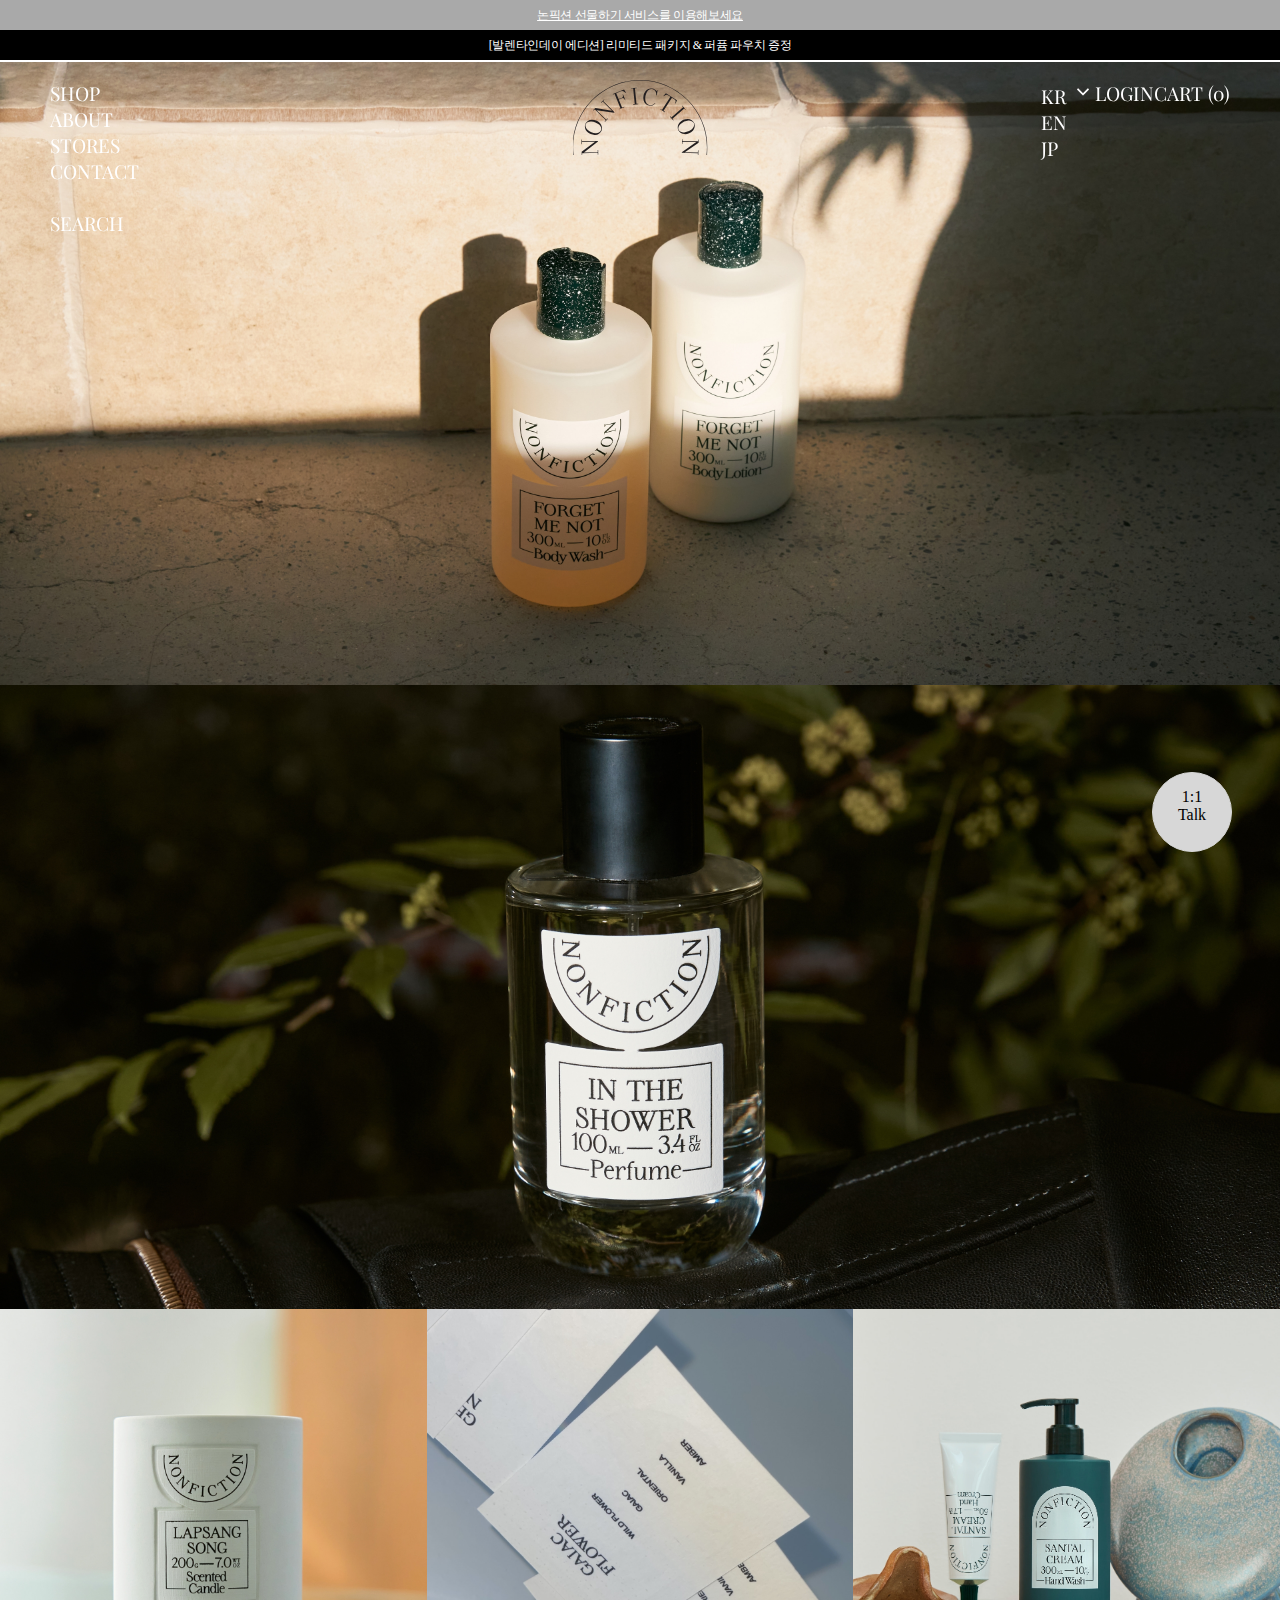
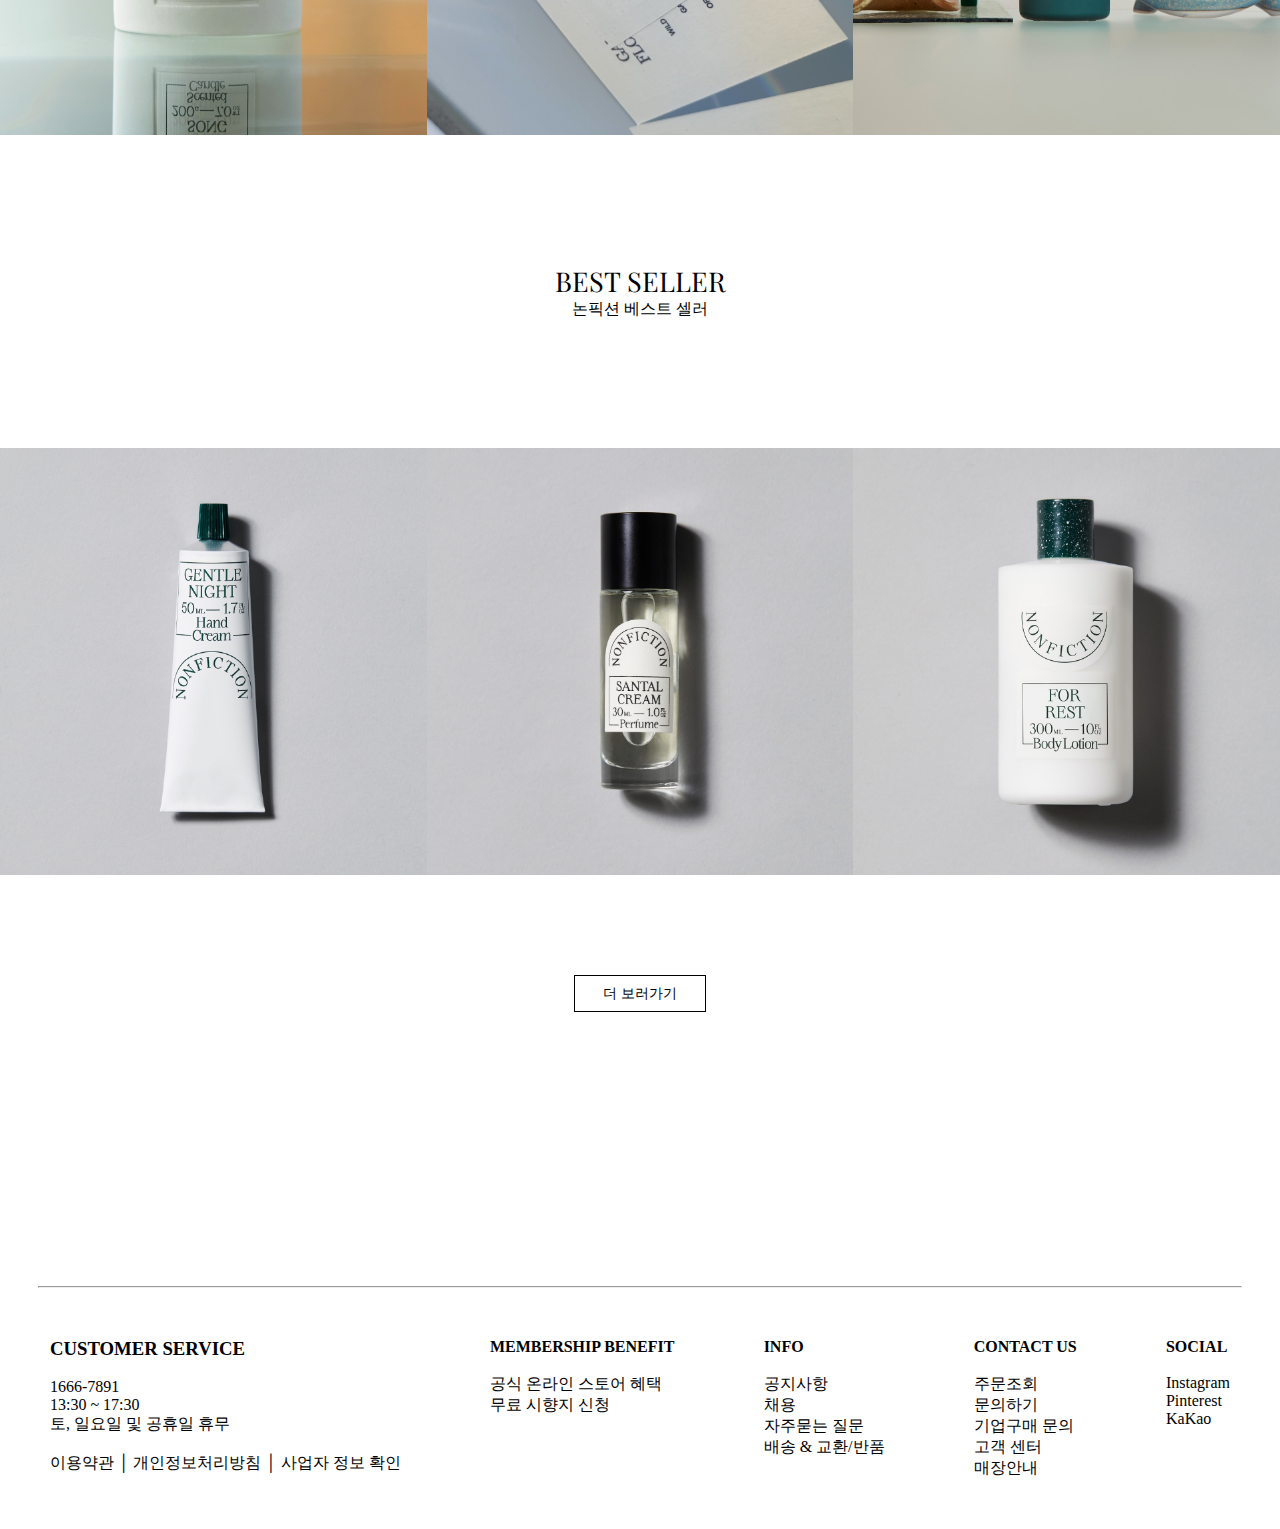
==== index.html @ df3b6d09 "design: 홈화면 디자인 수정" ====
<!DOCTYPE html>
<html lang="en">
  <head>
    <meta charset="UTF-8" />
    <meta http-equiv="X-UA-Compatible" content="IE=edge" />
    <meta name="viewport" content="width=device-width, initial-scale=1.0" />
    <link
      href="https://fonts.googleapis.com/css2?family=Noto+Sans+KR:wght@100;300;400;500;700;900&family=Playfair+Display:wght@400;500;600;700&display=swap"
      rel="stylesheet"
    />
    <link rel="stylesheet" href="https://fonts.googleapis.com/css2?family=Material+Symbols+Outlined:opsz,wght,FILL,GRAD@20..48,100..700,0..1,-50..200" />
    <title>논픽션 홈 제작</title>
    <link href="./css/css_main/home.css" rel="stylesheet" />
  </head>
  <body>
    <container>
      <div>
        <p id="link">
          <a href="https://nonfiction.com/benefit.html#gift">
            논픽션 선물하기 서비스를 이용해보세요</a
          >
        </p>
        <p id="link">
          <a href="https://nonfiction.com/special/valentine.html?cate_no=68">
            [발렌타인데이 에디션] 리미티드 패키지 & 퍼퓸 파우치 증정</a
          >
        </p>
      </div>
      <header>
        <div id="sticky">
          <!-- 로고 -->
          <div id="logo">
            <a
              href="https://nonfiction.com/index.html"
              target="_blank"
              style="display: block"
            >
              <img
                src="./half_logo.svg"
                alt="논픽션 로고"
                width="135"
                img
              />
            </a>
          </div>
          <!-- 왼쪽메뉴 -->
          <div class="list">
            <ul id="left">
              <li id="shop">
                SHOP
                <ul id="shoplist">
                  <li>BEST SELLER</li>
                  <li>PERFUME</li>
                  <li>HOME FRAGRANCE</li>
                  <li>BODY CARE</li>
                  <li>HAND CARE</li>
                  <li>GIFT SET</li>
                  <li>HOME OBJECTS</li>
                  <li>ACC</li>
              </ul>
              </li>
              <li>ABOUT</li>
              <li>STORES</li>
              <li>CONTACT</li>
              <br />
              <input placeholder="search" style="display: none;"/> SEARCH
            </ul>
            <!-- 오른쪽 -->
            <ul id="right">
              <li class="dropdown">
                <ul class="dropbtn">KR <span class="material-symbols-outlined">
                  expand_more
                  </span>
                  <li class="dropdown-content">
                    <a href="https://nonfiction-beauty.com/" target="_blank">EN</a><br>
                  </li>
                  <li class="dropdown-content2">
                    <a href="https://jp.nonfiction-beauty.com/" target="_blank">JP</a>
                  </li>
                </ul> 
              </li>
              <p><a href="../login.html">LOGIN</a></p>
              <p><a href="#">CART (0)</a></p>
            </ul>
          </div>
          
        </div>

      </header>
      <!-- 메인 -->
      <main>
        <div class="main">
          <div class="pc1">
            <a href="https://nonfiction.com/special/valentine.html?cate_no=68"
              target="_blank">
              <img src="./home_img/image001.jpg" alt="논픽션 메인 이미지1" img />
            </a>
          </div>
          <div class="pc2">
            <a href="https://nonfiction.com/product/detail.html?product_no=17&cate_no=45&display_group=1"
            > <img src="./home_img/d_1231.jpg" alt="논픽션 메인 이미지2" img />
            </a>
          </div>
          <!-- 카드 이미지 -->
          <div class="banner">
            <div class="allcard">
              <div id="card1">
                <a href="https://nonfiction.com/product/list.html?cate_no=45">
                  <img src="./home_img/image003.jpg" alt="카드1" img />
                </a>
              </div>
              <div id="card2">
                <a href="https://nonfiction.com/product/list.html?cate_no=105">
                  <img src="./home_img/image004.jpg" alt="카드2" img />
                </a>
              </div>
              <div id="card3">
                <a
                  href="https://nonfiction.com/product/detail.html?product_no=21&cate_no=45&display_group=1"
                >
                  <img src="./home_img/image0005.jpg" alt="카드3" img />
                </a>
              </div>
            </div>
            <div class="bestseller">BEST SELLER</div>
            <div class="bestsellerkr">논픽션 베스트 셀러</div>
            <div id="bestsellerphoto">
              <a href="https://nonfiction.com/product/detail.html?product_no=37&cate_no=44&display_group=1">
                <img src="./home_img/image006.jpg" alt="베스트셀러1" img/>
              </a>
              <a href="https://nonfiction.com/product/detail.html?product_no=21&cate_no=45&display_group=1">
                <img src="./home_img/image007.jpg" alt="베스트셀러2" img/>
              </a>
              <a href="https://nonfiction.com/product/detail.html?product_no=243&cate_no=43&display_group=1">
                <img src="./home_img/image008.jpg" alt="베스트셀러3" img/>
              </a>
            </div>
            <div class="more">
              <a herf="https://nonfiction.com/product/list.html?cate_no=68">
                <div class="button">더 보러가기</div>
              </a>
            </div>
          </div>
        </div>
      </main>
      
    </container>
    <footer>
        <p class="line">
          <hr class="linestyle" style="margin-bottom: 50px;">
        </p>
      
      <!-- 이용약관 -->
      <div class="bottom-menu">
        <div class="sevice">
          <h3>CUSTOMER SERVICE</h3><br/>
          1666-7891<br/>
          13:30 ~ 17:30<br/>
          토, 일요일 및 공휴일 휴무<br/>
          <br/>
          이용약관 │ 개인정보처리방침 │ 사업자 정보 확인
        </div>
        <div class="membership">
          <h4>MEMBERSHIP BENEFIT</h4><br/>
          공식 온라인 스토어 혜택<br/>
          무료 시향지 신청
        </div>
        <div class="INFO">
          <h4>INFO</h4><br/>
          공지사항<br/>
          채용<br/>
          자주묻는 질문<br/>
          배송 & 교환/반품<br/>
          </div>
        <div class="CONTACT">
          <h4>CONTACT US</h4><br/>
          주문조회<br/>
          문의하기<br/>
          기업구매 문의<br/>
          고객 센터<br/>
          매장안내
        </div>
        <div class="SOCIAL">
          <h4>SOCIAL</h4><br/>
          Instagram<br/>
          Pinterest<br/>
          KaKao
        </div>
      </div>

    </footer>
    <div class="talkbutton">
      <div class="talktext">
        1:1<br/>
        Talk
      </div>
    </div>
  </body>
</html>
---- css/css_main/home.css ----
* {
  margin: 0;
  padding: 0;
  box-sizing: border-box;
  list-style: none;
}

a {
  color: white;
  text-decoration: none;
}

body #link {
  text-align: center;
  color: white;
  background-color: #000000;
  font-size: 12px;
  height: 30px;
  line-height: 31px; /** 정의 찾기 **/
  font-weight: 500;
  letter-spacing: -0.03em;
}

body #link:first-child {
  background-color: #a9a9a9;
  height: 30px;
}

body #link:hover {
  text-decoration: underline;
}

[href]:visited {
  color: rgb(255, 255, 255);
}

header {
  position: sticky;
  position: -webkit-sticky;
  top: 0;
  z-index: 100;
}

li:hover {
  text-decoration: underline;
}

.material-symbols-outlined {
  font-variation-settings: "FILL" 0, "wght" 400, "GRAD" 0, "opsz" 48;
}

.list {
  /* position: relative; */
  /* top: 0; */
  display: flex;
  justify-content: space-between;
  align-items: flex-start;
  box-sizing: border-box;
  width: 100%;
  font-family: "Playfair Display", serif;
  font-size: 1.2rem;
  font-weight: 400;
  color: white;
  padding: 20px 50px 0 50px;
  text-decoration: none;
  margin: 0 auto;
}

#left > li:nth-child(3),
:nth-child(4):hover {
  cursor: pointer;
}

#shop {
  position: relative;
  /* touch-action: manipulation; */
}

#shoplist {
  /* overflow: hidden;
  height: 0; */
}

#shoplist > li {
  transition: height 0.2s ease;
  height: 0;
  position: absolute;
  overflow: hidden;
}

#shop:hover > #shoplist > li {
  box-sizing: border-box;
  height: 600px;
}

#right {
  /* position: relative; */
  list-style: none;
  display: flex;
}

#right > li {
  padding-left: 3em;
}

#right:hover {
  cursor: pointer;
}

.dropbtn {
  border: none;
  background-color: none;
}

.dropdown:hover .dropdown-content {
  display: block;
}

#login_link {
  margin: 0px 20px;
}

/* 로고 */
header > div > div > a {
  /* position: absolute; */
  /* position: relative; */
  /* z-index: 100; */

  /* display: inline-block; */
  /* margin: 0 auto; */
  /* transform: translateX(50%); */
  /* transform: translate(-50%); */
}

.logo > a {
  /* background: none !important; */
  /* margin: 0 auto; */
}

#logo {
  /* background: none !important; */
  /* display: inline-block; */
  top: 20px;
  position: absolute;
  left: 50%;
  transform: translateX(-50%);

  /* box-sizing: border-box; */
  /* width: 100%; */
  /* display: flex;
  margin: 0 auto; */
}

main {
  /* padding-top: 0 !important; */
  /* display: inline-block; */
  position: relative;
  top: -174px;
  width: 100%;
}

/* 메인 이미지 */
.main img {
  vertical-align: top;
  width: 100%;
}

select {
  -moz-appearance: none;
  -webkit-appearance: none;
  appearance: none;
  border: none;
  font-family: "Playfair Display", serif;
  font-size: 1.2rem;
  font-weight: 400;
}

.allcard {
  /* width: 100%; */
  /* height: 340px; */
  display: flex;
  /* object-fit: cover; */
  /* text-align: center; */
  /* flex-direction: row; */
  /* margin: -1px auto; */
  /* align-items: flex-start; */
  /* margin-bottom: 100px; */
  /* object-position: 200%; */
}

.allcard > div {
  position: relative;
  width: 33.33%;
}

.card3 {
  position: absolute;
  padding: 0;
  margin: 0;
  width: 100%;
  height: 100%;
}

.bestseller {
  width: 100%;
  margin-top: 10%;
  font-family: "Playfair Display", serif;
  text-align: center;
  font-size: 1.7rem;
  font-weight: lighter;
}

.bestsellerkr {
  text-align: center;
  width: 100%;
  padding: 0;
  margin-bottom: 10%;
}

#bestsellerphoto {
  display: flex;
  justify-content: space-between;
  width: 100%;
}

.more {
  /* margin: 100px; */
  width: 100%;
  margin: 100px 0;
  text-align: center;
}

.button {
  color: black;
  padding: 8px 28px 8px 28px;
  font-size: 0.9rem;
  text-align: center;
  border: 1px solid black;
  display: inline-block;
}

.linestyle {
  margin: 0 auto;
  line-height: 0.15px;
  width: 94%;
}

.talkbutton {
  width: 80px;
  height: 80px;
  background-color: #d7d7d7;
  border: 1px solid #d7d7d7;
  border-radius: 50%;
  /* display: inline-block; */
  /* position: absolute; */
  right: 48px;
  bottom: 48px;
  position: fixed;
  /* transform: translate(-50%); */
  text-align: center;
  /* display: flex; */
  justify-self: center;
  align-items: center;
  /* line-height: 22px; */
  vertical-align: middle;
  padding-top: 15px;
}

/* .talktext {
  margin-top: 500px;
} */

.bottom-menu {
  max-width: 100%;
  display: flex;
  justify-content: space-between;
  padding: 0 50px 50px 50px;
}
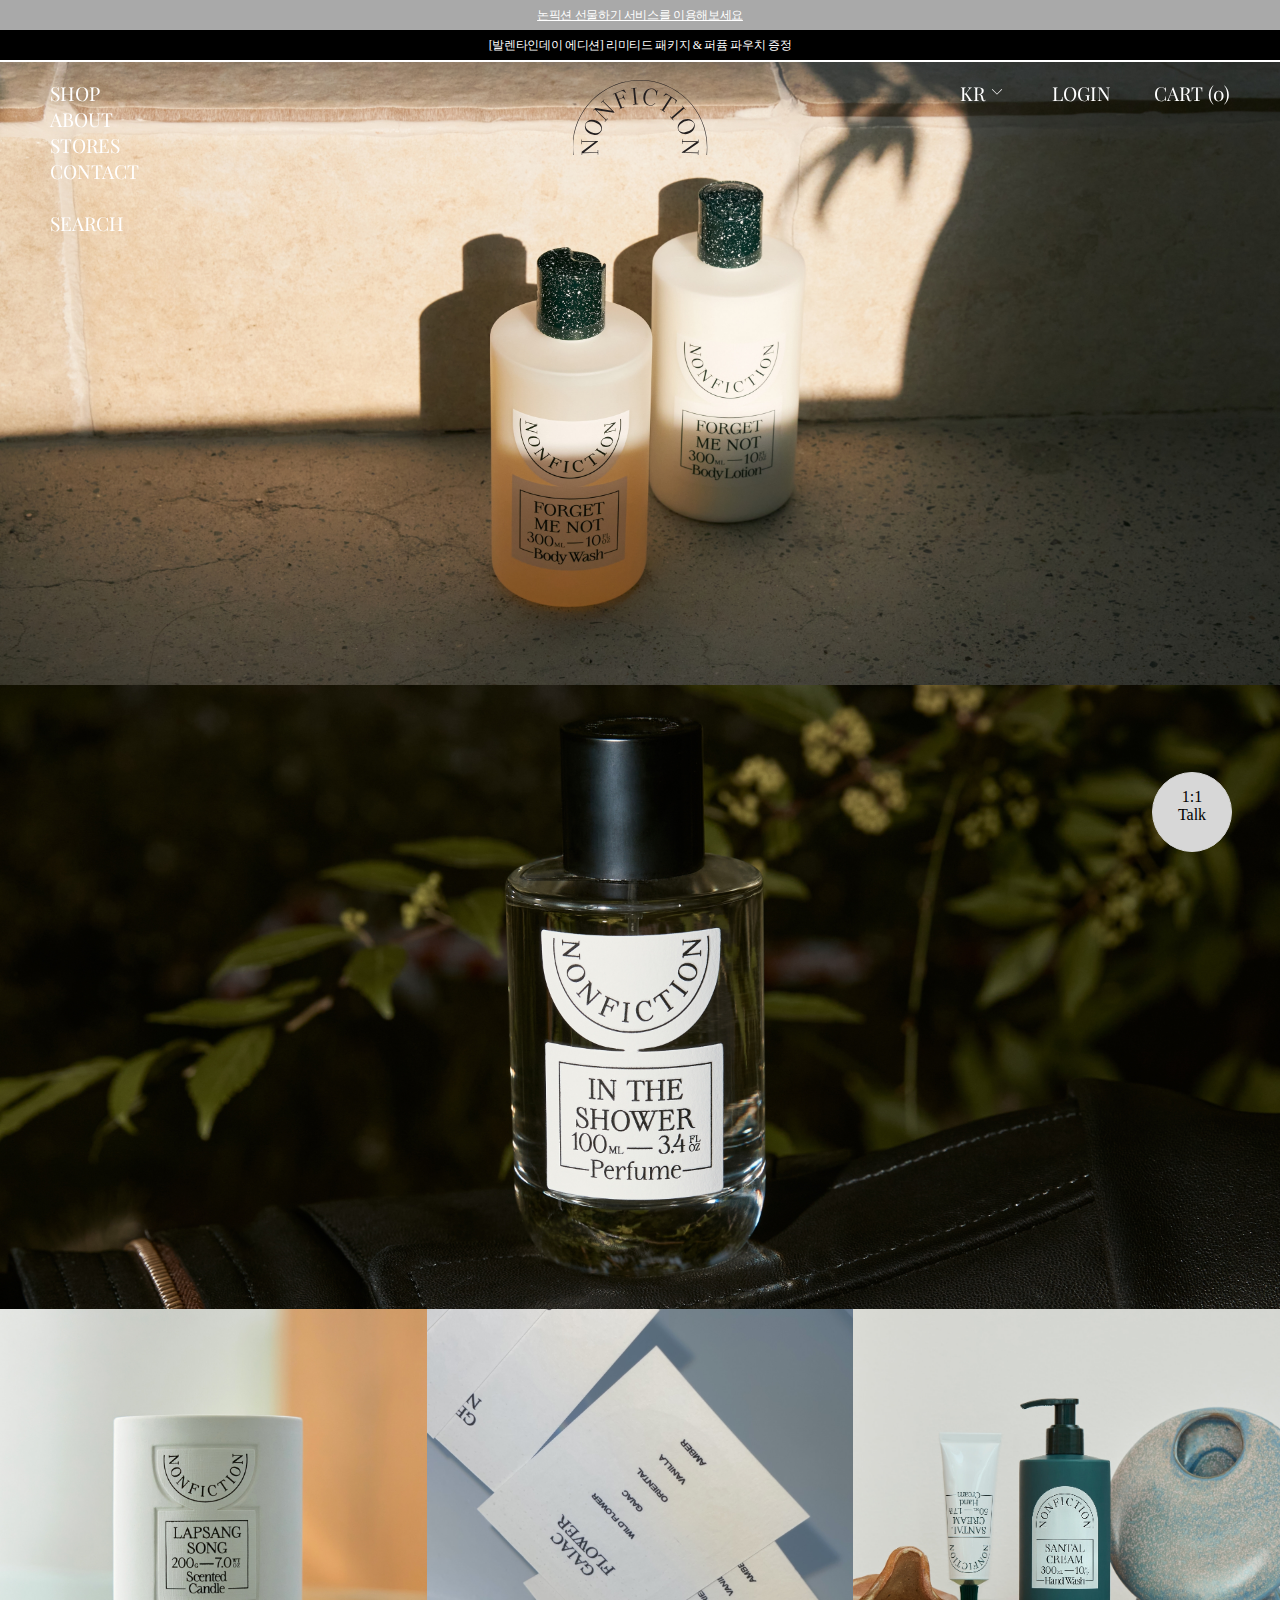
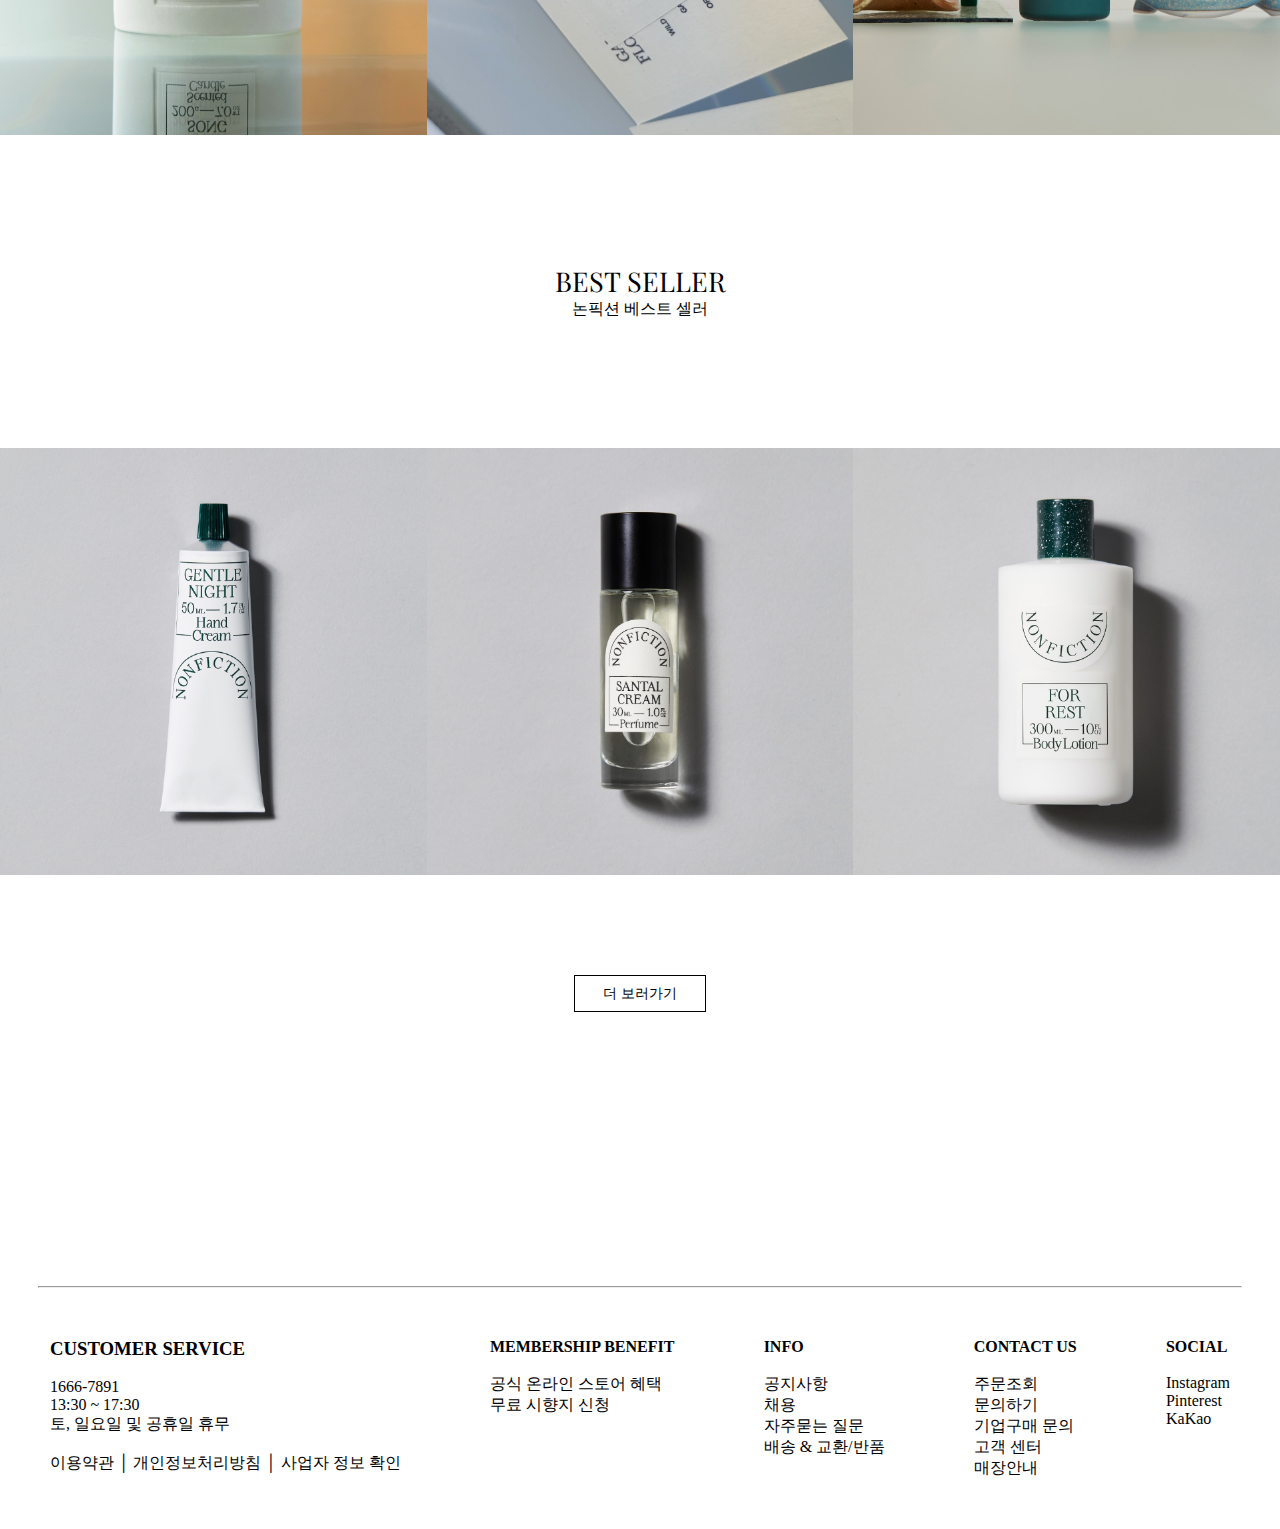
==== commit c7709034: "design: home화면의 우측 메뉴 수정" ====
--- a/index.html
+++ b/index.html
@@ -66,7 +66,28 @@
               <input placeholder="search" style="display: none;"/> SEARCH
             </ul>
             <!-- 오른쪽 -->
-            <ul id="right">
+            <section class="nav">
+              <div class="nav_wrapper">
+                <div class="nav_language">
+                  <label class="language_toggle" for="toggle">
+                    <div class="menu_language">
+                    <p>KR</p>
+                    <span class="material-symbols-outlined"> expand_more </span>
+                  </div>
+                </label>
+                <input id="toggle"type="checkbox">
+                  <div class="sub_language">
+                    <ul class="sub_language_list">
+                      <li><a href="#" class="item">EN</a></li>
+                      <li><a href="#" class="item">JP</a></li>
+                    </ul>
+                  </div>
+                </div>
+                <p><a href="./login.html">LOGIN</a></p>
+                <p><a href="#">CART (0)</a></p>
+              </div>
+            </section>
+<!--             <ul id="right">
               <li class="dropdown">
                 <ul class="dropbtn">KR <span class="material-symbols-outlined">
                   expand_more
@@ -81,7 +102,7 @@
               </li>
               <p><a href="../login.html">LOGIN</a></p>
               <p><a href="#">CART (0)</a></p>
-            </ul>
+            </ul> -->
           </div>
           
         </div>
--- a/css/css_main/home.css
+++ b/css/css_main/home.css
@@ -93,31 +93,50 @@
   height: 600px;
 }
 
-#right {
-  /* position: relative; */
-  list-style: none;
-  display: flex;
-}
-
-#right > li {
-  padding-left: 3em;
-}
-
-#right:hover {
-  cursor: pointer;
-}
-
-.dropbtn {
-  border: none;
-  background-color: none;
-}
-
-.dropdown:hover .dropdown-content {
+/* header nav */
+.nav {
+  width: 50%;
+  display: flex;
+  position: relative;
+  justify-content: flex-end;
+}
+
+#login_icon,
+#cart-icon {
+  display: none;
+}
+
+.nav_wrapper {
+  width: 270px;
+  display: flex;
+  justify-content: space-between;
+}
+
+.nav_language {
+  display: flex;
+  flex-direction: column;
+}
+.menu_language {
+  display: flex;
+}
+.menu_language > p:hover {
+  text-decoration: underline;
+}
+input#toggle {
+  display: none;
+}
+.sub_language {
+  display: none;
+}
+input#toggle:checked + .sub_language {
   display: block;
 }
 
-#login_link {
-  margin: 0px 20px;
+.sub_language_list > li {
+  margin: 0;
+}
+.material-symbols-outlined {
+  font-variation-settings: "FILL" 0, "wght" 100, "GRAD" 0, "opsz" 48;
 }
 
 /* 로고 */
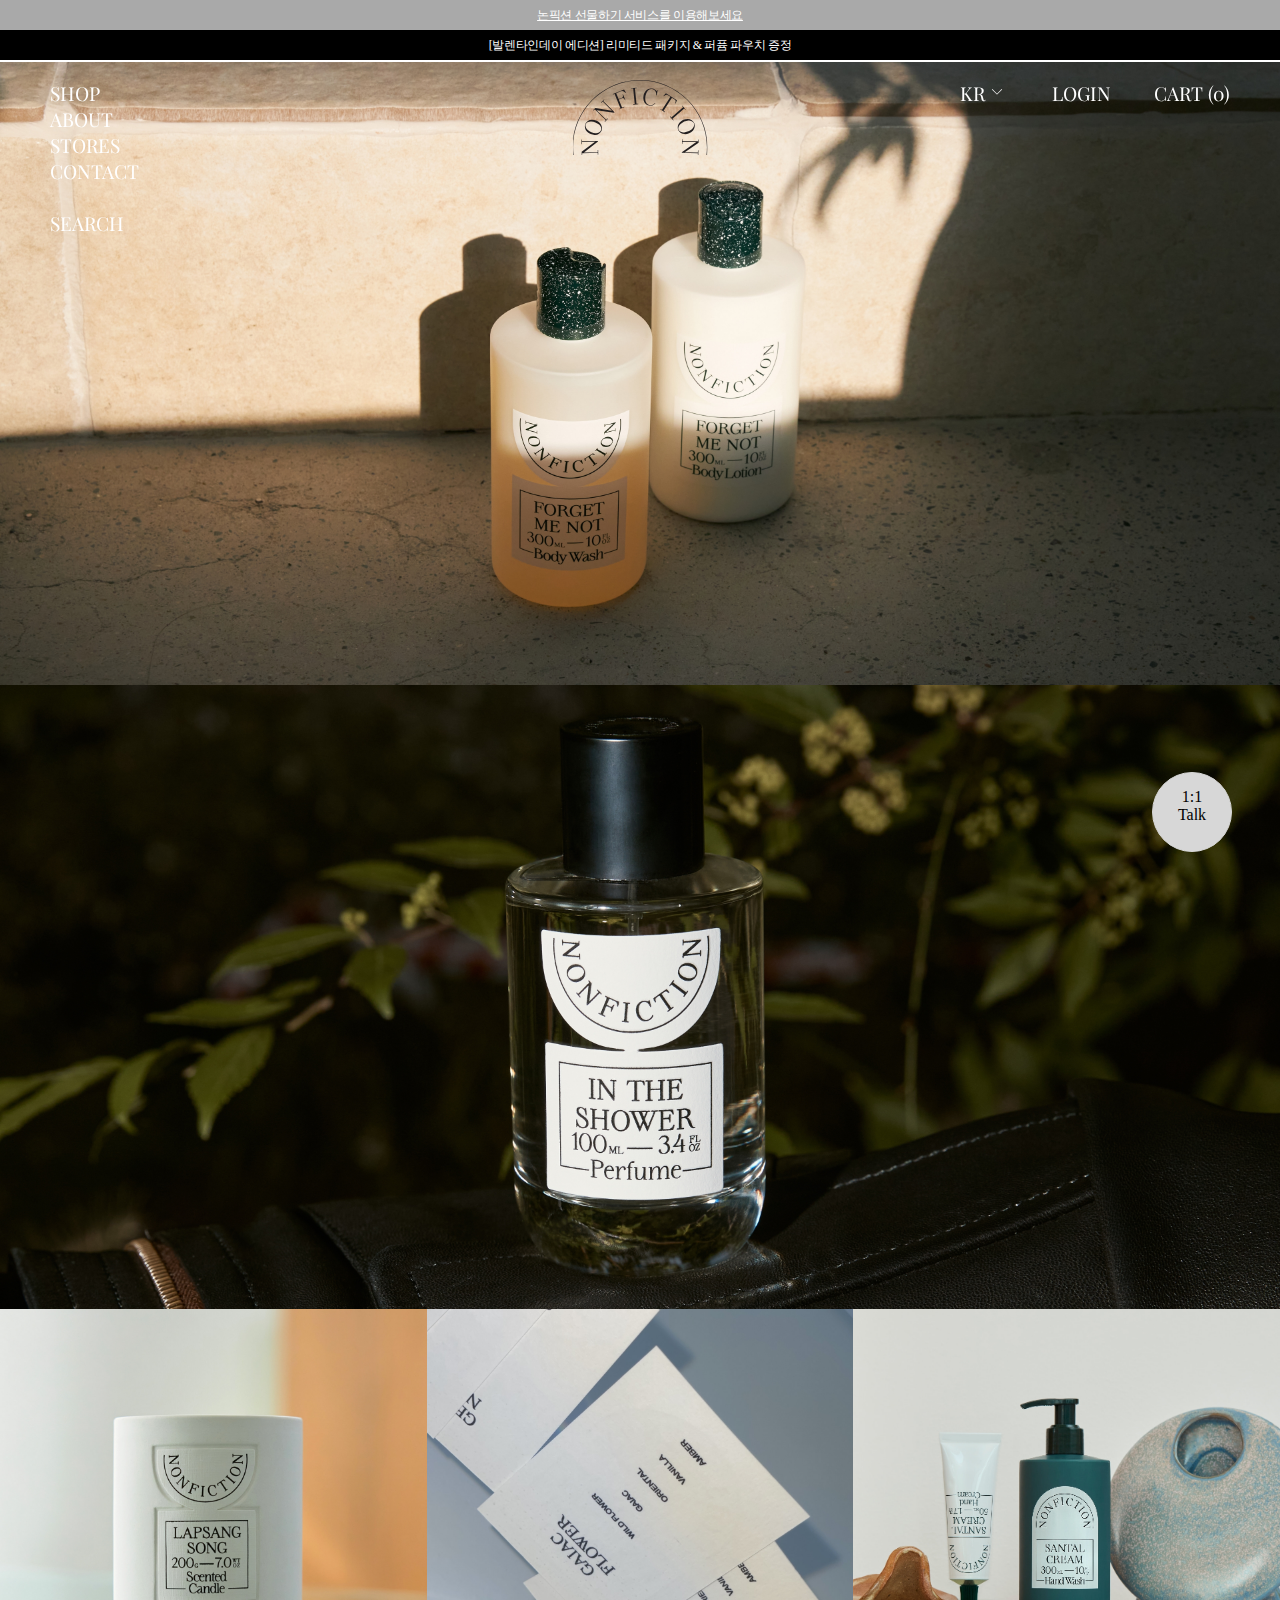
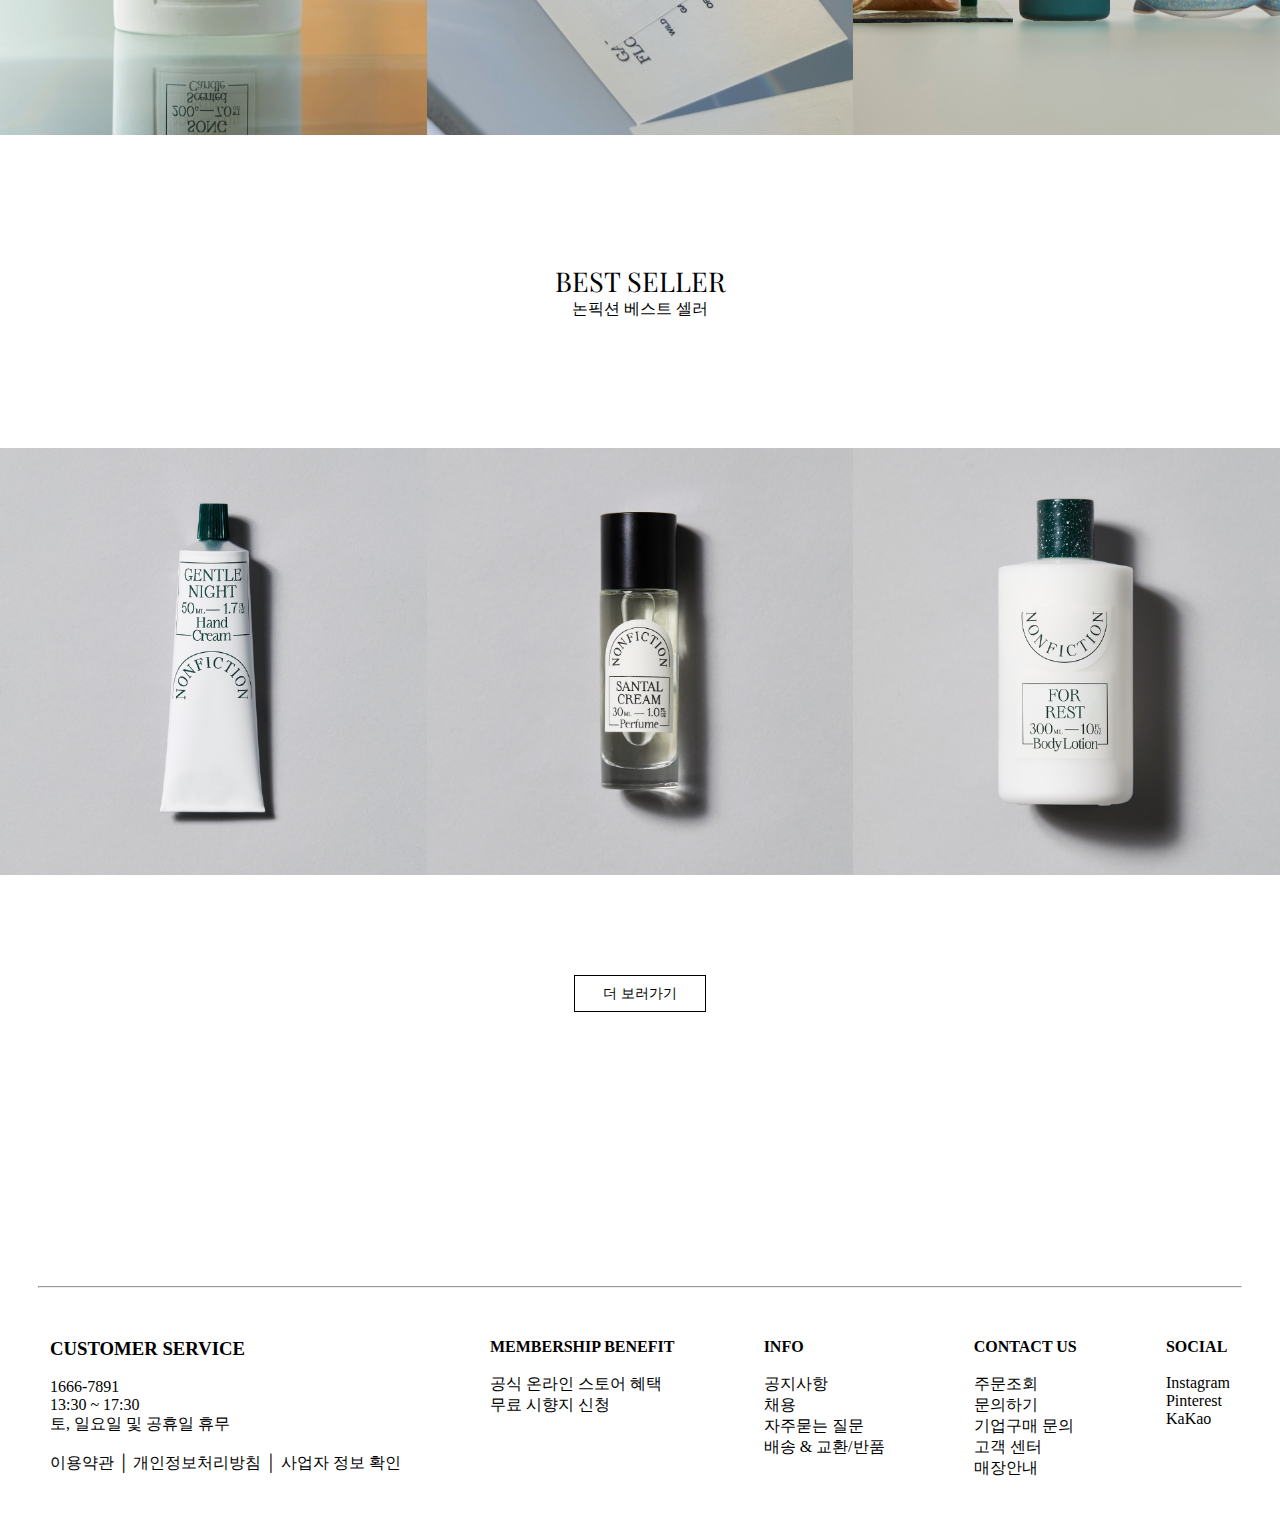
==== commit 65bc7612: "feat: 파일간 a 링크 연결" ====
--- a/index.html
+++ b/index.html
@@ -31,7 +31,7 @@
           <!-- 로고 -->
           <div id="logo">
             <a
-              href="https://nonfiction.com/index.html"
+              href="./index.html"
               target="_blank"
               style="display: block"
             >
@@ -61,7 +61,7 @@
               </li>
               <li>ABOUT</li>
               <li>STORES</li>
-              <li>CONTACT</li>
+              <li><a href="./contact-us.html">CONTACT</a></li>
               <br />
               <input placeholder="search" style="display: none;"/> SEARCH
             </ul>
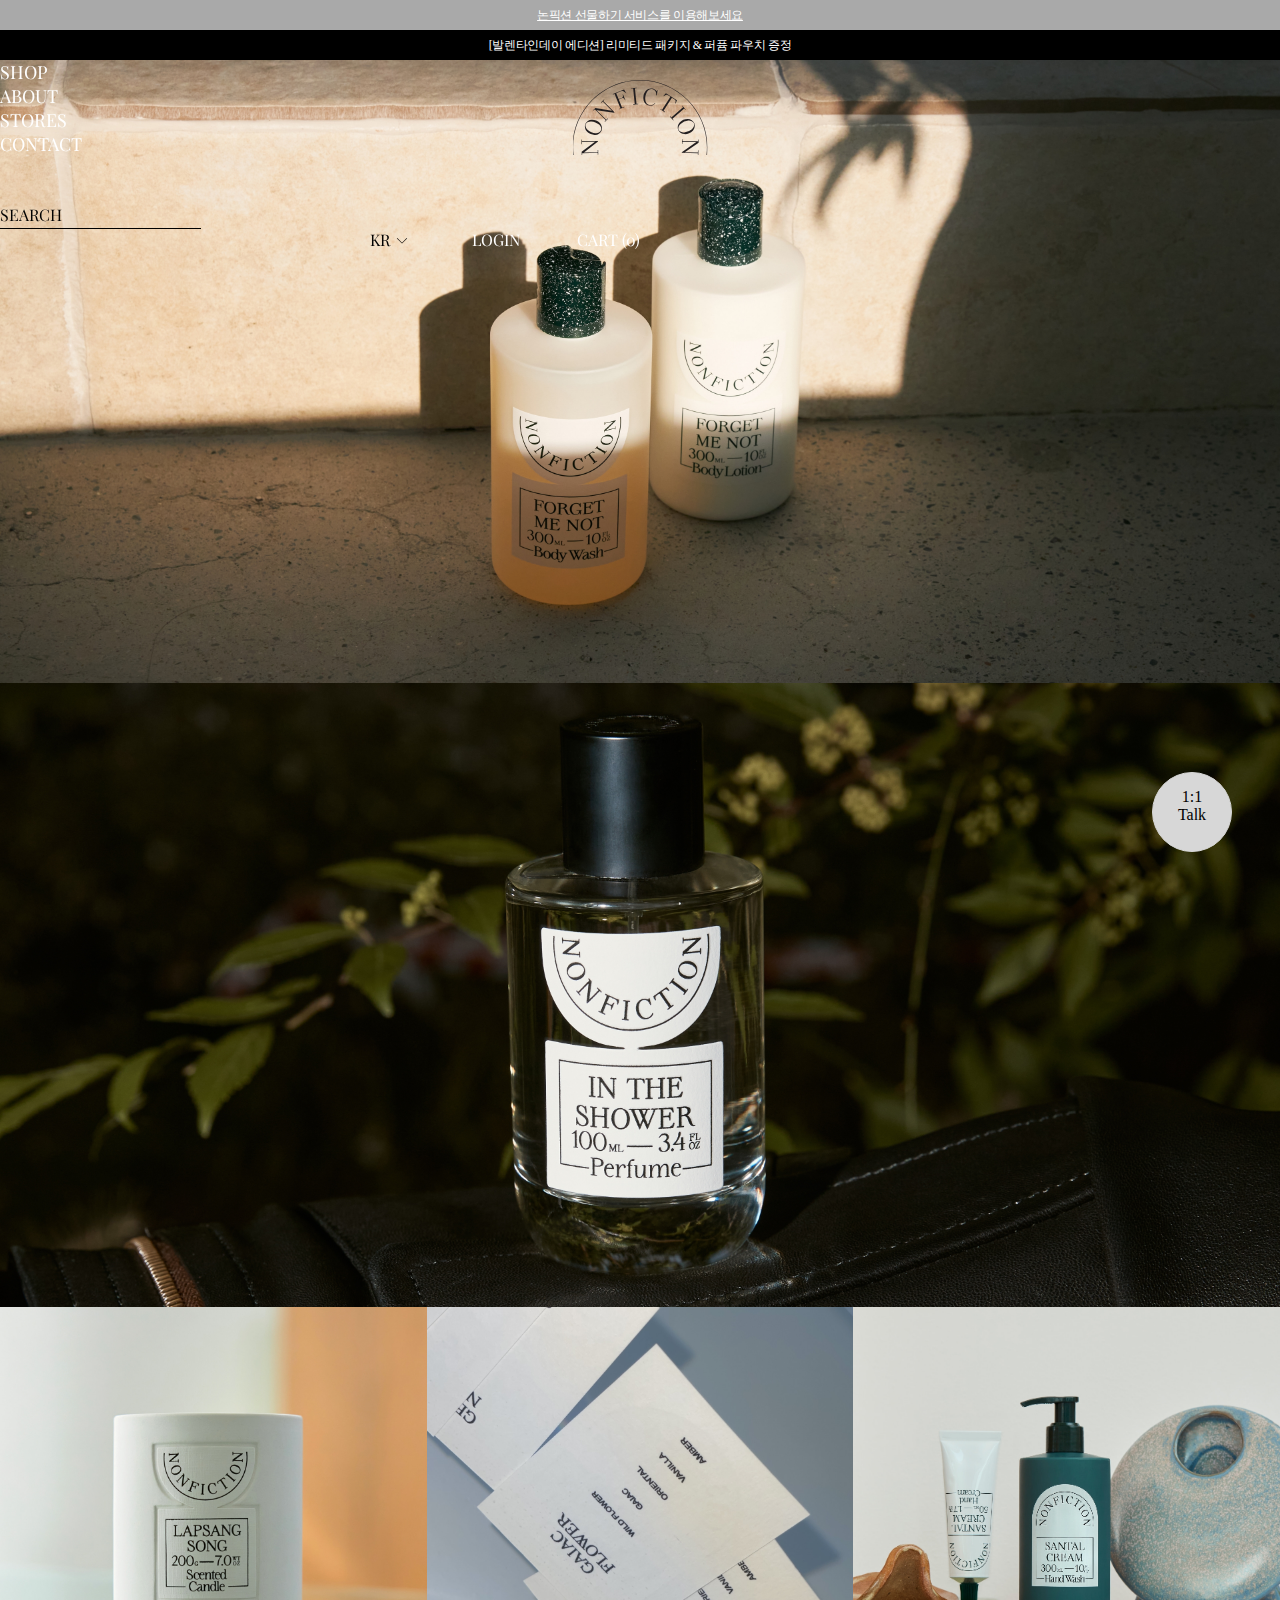
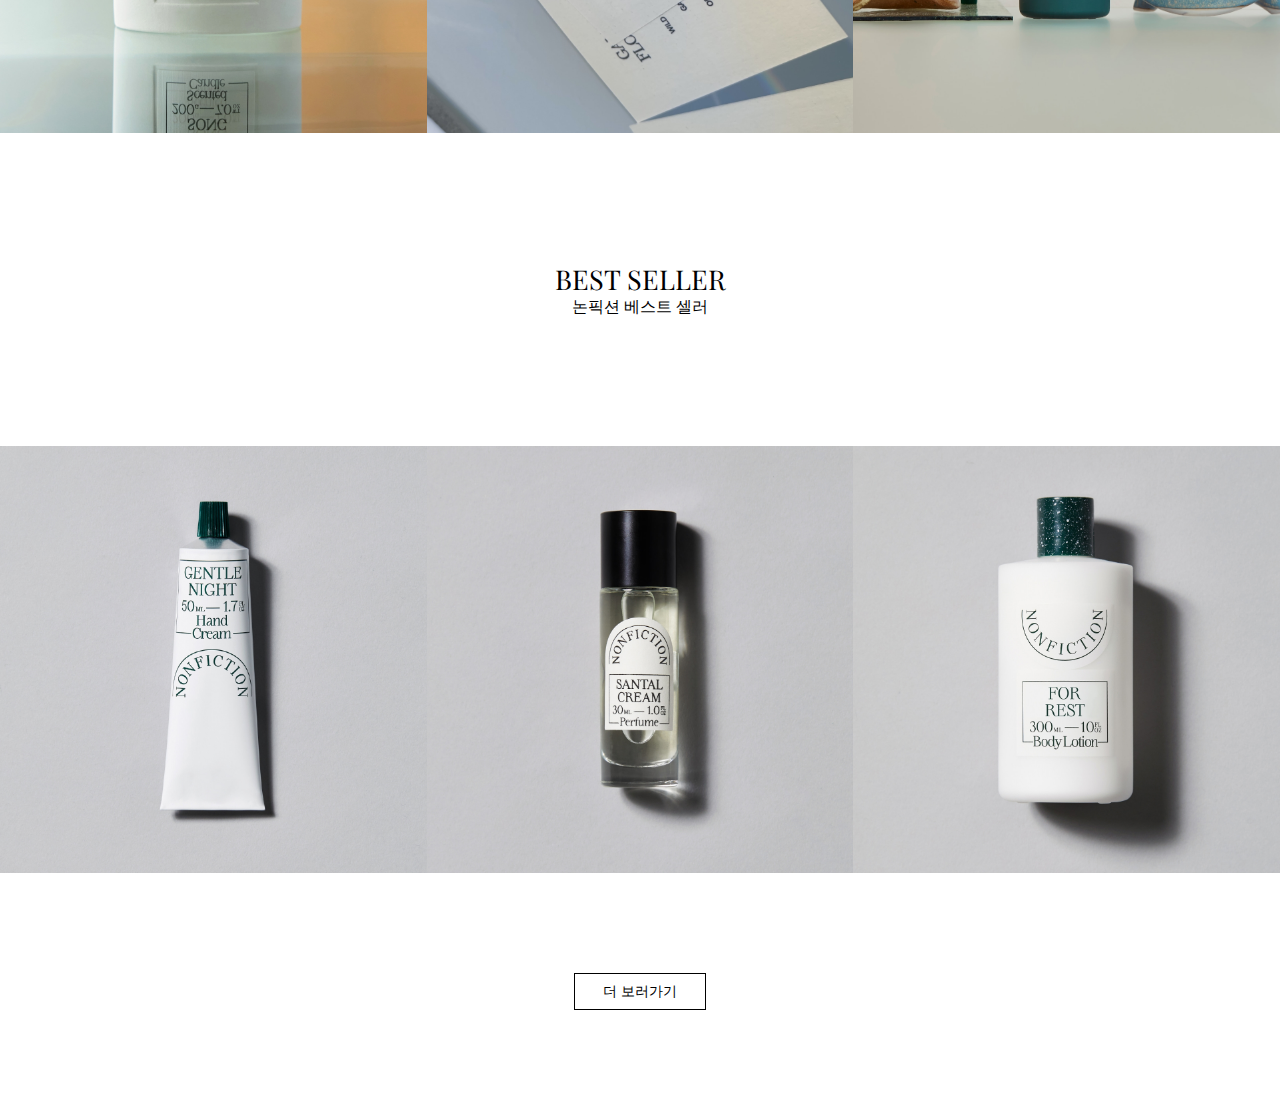
==== commit 37e0989b: "design: 홈화면 카테고리 슬라이드 메뉴 추가" ====
--- a/index.html
+++ b/index.html
@@ -31,7 +31,7 @@
           <!-- 로고 -->
           <div id="logo">
             <a
-              href="./index.html"
+              href="https://nonfiction.com/index.html"
               target="_blank"
               style="display: block"
             >
@@ -44,27 +44,52 @@
             </a>
           </div>
           <!-- 왼쪽메뉴 -->
-          <div class="list">
-            <ul id="left">
-              <li id="shop">
-                SHOP
-                <ul id="shoplist">
-                  <li>BEST SELLER</li>
-                  <li>PERFUME</li>
-                  <li>HOME FRAGRANCE</li>
-                  <li>BODY CARE</li>
-                  <li>HAND CARE</li>
-                  <li>GIFT SET</li>
-                  <li>HOME OBJECTS</li>
-                  <li>ACC</li>
-              </ul>
-              </li>
-              <li>ABOUT</li>
-              <li>STORES</li>
-              <li><a href="./contact-us.html">CONTACT</a></li>
-              <br />
-              <input placeholder="search" style="display: none;"/> SEARCH
-            </ul>
+          <section class="category">
+            <div class="menu shop">
+              <p><a href="#" class="item">SHOP</a></p>
+              <div class="sub-menu">
+                <ul class="sub-menu-list">
+                  <li><a href="#" class="item">SHOP ALL</a></li>
+                  <li><a href="./detail.html" class="item">BEST SELLER</a></li>
+                  <li><a href="#" id="valentine_item" class="item">VALENTINE EDITION</a></li>
+                  <li><a href="#" class="item">PERFUME</a></li>
+                  <li><a href="#" class="item">HOME FRAGRANCE</a></li>
+                  <li><a href="#" class="item">BODY CARE</a></li>
+                  <li><a href="#" class="item">HAND CARE</a></li>
+                  <li><a href="#" class="item">LIP CARE</a></li>
+                  <li><a href="#" class="item">GIFT SET</a></li>
+                  <li><a href="#" class="item">HOME OBJECTS</a></li>
+                  <li><a href="#" class="item">ACC</a></li>
+                </ul>
+              </div>
+            </div>
+            <div class="menu about">
+              <p><a href="#" class="item">ABOUT</a></p>
+              <div class="sub-menu">
+                <ul class="sub-menu-list">
+                  <li><a href="#" class="item">OUR STORY</a></li>
+                  <li><a href="#" class="item">CAMPAIGN</a></li>
+                  <li><a href="#" class="item">PRESS</a></li>
+                </ul>
+              </div>
+            </div>
+            <div class="stores">
+              <p><a href="#" class="item">STORES</a></p>
+            </div>
+            <div class="menu contact">
+              <p><a href="#" class="item">CONTACT</a></p>
+              <div class="sub-menu">
+                <ul class="sub-menu-list">
+                  <li><a href="#" class="item">CONTACT US</a></li>
+                  <li><a href="#" class="item">CAREERS</a></li>
+                </ul>
+              </div>
+            </div>
+            </div>
+            <div class="search">
+              <input id="textInput" type="text" placeholder="SEARCH"/>
+            </div>
+          </section>
             <!-- 오른쪽 -->
             <section class="nav">
               <div class="nav_wrapper">
@@ -87,22 +112,6 @@
                 <p><a href="#">CART (0)</a></p>
               </div>
             </section>
-<!--             <ul id="right">
-              <li class="dropdown">
-                <ul class="dropbtn">KR <span class="material-symbols-outlined">
-                  expand_more
-                  </span>
-                  <li class="dropdown-content">
-                    <a href="https://nonfiction-beauty.com/" target="_blank">EN</a><br>
-                  </li>
-                  <li class="dropdown-content2">
-                    <a href="https://jp.nonfiction-beauty.com/" target="_blank">JP</a>
-                  </li>
-                </ul> 
-              </li>
-              <p><a href="../login.html">LOGIN</a></p>
-              <p><a href="#">CART (0)</a></p>
-            </ul> -->
           </div>
           
         </div>
--- a/css/css_main/home.css
+++ b/css/css_main/home.css
@@ -36,61 +36,60 @@
 
 header {
   position: sticky;
-  position: -webkit-sticky;
   top: 0;
   z-index: 100;
 }
 
-li:hover {
-  text-decoration: underline;
-}
-
 .material-symbols-outlined {
   font-variation-settings: "FILL" 0, "wght" 400, "GRAD" 0, "opsz" 48;
 }
 
-.list {
-  /* position: relative; */
-  /* top: 0; */
-  display: flex;
-  justify-content: space-between;
-  align-items: flex-start;
-  box-sizing: border-box;
-  width: 100%;
-  font-family: "Playfair Display", serif;
-  font-size: 1.2rem;
-  font-weight: 400;
-  color: white;
-  padding: 20px 50px 0 50px;
-  text-decoration: none;
-  margin: 0 auto;
-}
-
-#left > li:nth-child(3),
-:nth-child(4):hover {
-  cursor: pointer;
-}
-
-#shop {
+/* category */
+.category {
+  position: sticky;
+  font-family: "Playfair Display", serif;
+}
+
+/* category menu */
+
+.sub-menu {
+  background-color: transparent;
+  height: 0;
+  overflow: hidden;
+  transition-duration: 0.8s;
+}
+.shop:hover .sub-menu {
+  box-sizing: border-box;
+  height: 270px;
+}
+.about:hover .sub-menu {
+  box-sizing: border-box;
+  height: 90px;
+}
+.contact:hover .sub-menu {
+  box-sizing: border-box;
+  height: 70px;
+}
+#valentine_item {
+  color: #e07d9f;
+}
+.item {
+  font-size: 18px;
+}
+.search {
+  margin-top: 45px;
   position: relative;
-  /* touch-action: manipulation; */
-}
-
-#shoplist {
-  /* overflow: hidden;
-  height: 0; */
-}
-
-#shoplist > li {
-  transition: height 0.2s ease;
-  height: 0;
-  position: absolute;
-  overflow: hidden;
-}
-
-#shop:hover > #shoplist > li {
-  box-sizing: border-box;
-  height: 600px;
+}
+#textInput {
+  border: none;
+  font-family: "Playfair Display", serif;
+  border-bottom: 1px solid;
+  background-color: rgba(0, 0, 0, 0);
+  padding: 3px 0px;
+  font-size: 16px;
+}
+#textInput::placeholder {
+  color: black;
 }
 
 /* header nav */
@@ -99,6 +98,7 @@
   display: flex;
   position: relative;
   justify-content: flex-end;
+  font-family: "Playfair Display", serif;
 }
 
 #login_icon,
@@ -140,16 +140,6 @@
 }
 
 /* 로고 */
-header > div > div > a {
-  /* position: absolute; */
-  /* position: relative; */
-  /* z-index: 100; */
-
-  /* display: inline-block; */
-  /* margin: 0 auto; */
-  /* transform: translateX(50%); */
-  /* transform: translate(-50%); */
-}
 
 .logo > a {
   /* background: none !important; */
@@ -171,10 +161,8 @@
 }
 
 main {
-  /* padding-top: 0 !important; */
-  /* display: inline-block; */
-  position: relative;
-  top: -174px;
+  position: absolute;
+  top: 60px;
   width: 100%;
 }
 
@@ -184,27 +172,8 @@
   width: 100%;
 }
 
-select {
-  -moz-appearance: none;
-  -webkit-appearance: none;
-  appearance: none;
-  border: none;
-  font-family: "Playfair Display", serif;
-  font-size: 1.2rem;
-  font-weight: 400;
-}
-
 .allcard {
-  /* width: 100%; */
-  /* height: 340px; */
-  display: flex;
-  /* object-fit: cover; */
-  /* text-align: center; */
-  /* flex-direction: row; */
-  /* margin: -1px auto; */
-  /* align-items: flex-start; */
-  /* margin-bottom: 100px; */
-  /* object-position: 200%; */
+  display: flex;
 }
 
 .allcard > div {
@@ -213,7 +182,6 @@
 }
 
 .card3 {
-  position: absolute;
   padding: 0;
   margin: 0;
   width: 100%;
@@ -243,7 +211,6 @@
 }
 
 .more {
-  /* margin: 100px; */
   width: 100%;
   margin: 100px 0;
   text-align: center;
@@ -270,25 +237,16 @@
   background-color: #d7d7d7;
   border: 1px solid #d7d7d7;
   border-radius: 50%;
-  /* display: inline-block; */
-  /* position: absolute; */
   right: 48px;
   bottom: 48px;
   position: fixed;
-  /* transform: translate(-50%); */
-  text-align: center;
-  /* display: flex; */
+  text-align: center;
   justify-self: center;
   align-items: center;
-  /* line-height: 22px; */
   vertical-align: middle;
   padding-top: 15px;
 }
 
-/* .talktext {
-  margin-top: 500px;
-} */
-
 .bottom-menu {
   max-width: 100%;
   display: flex;
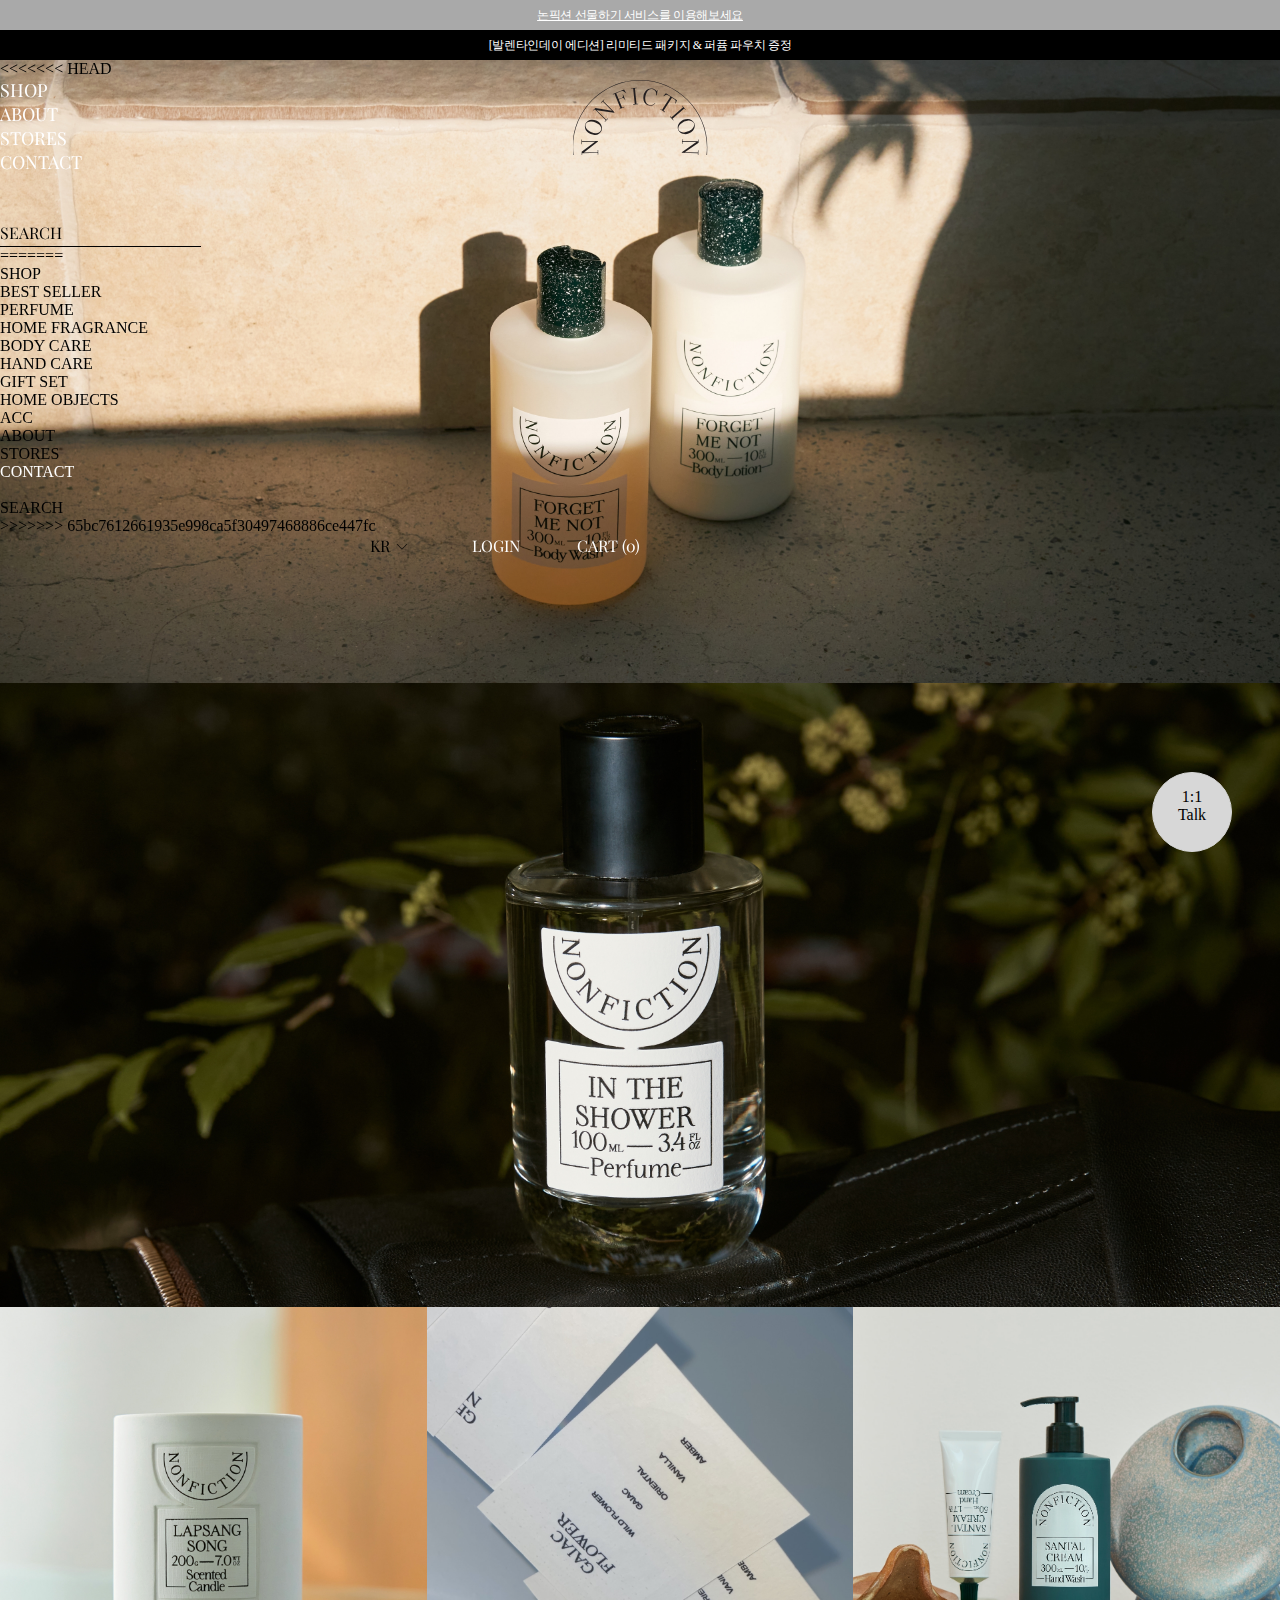
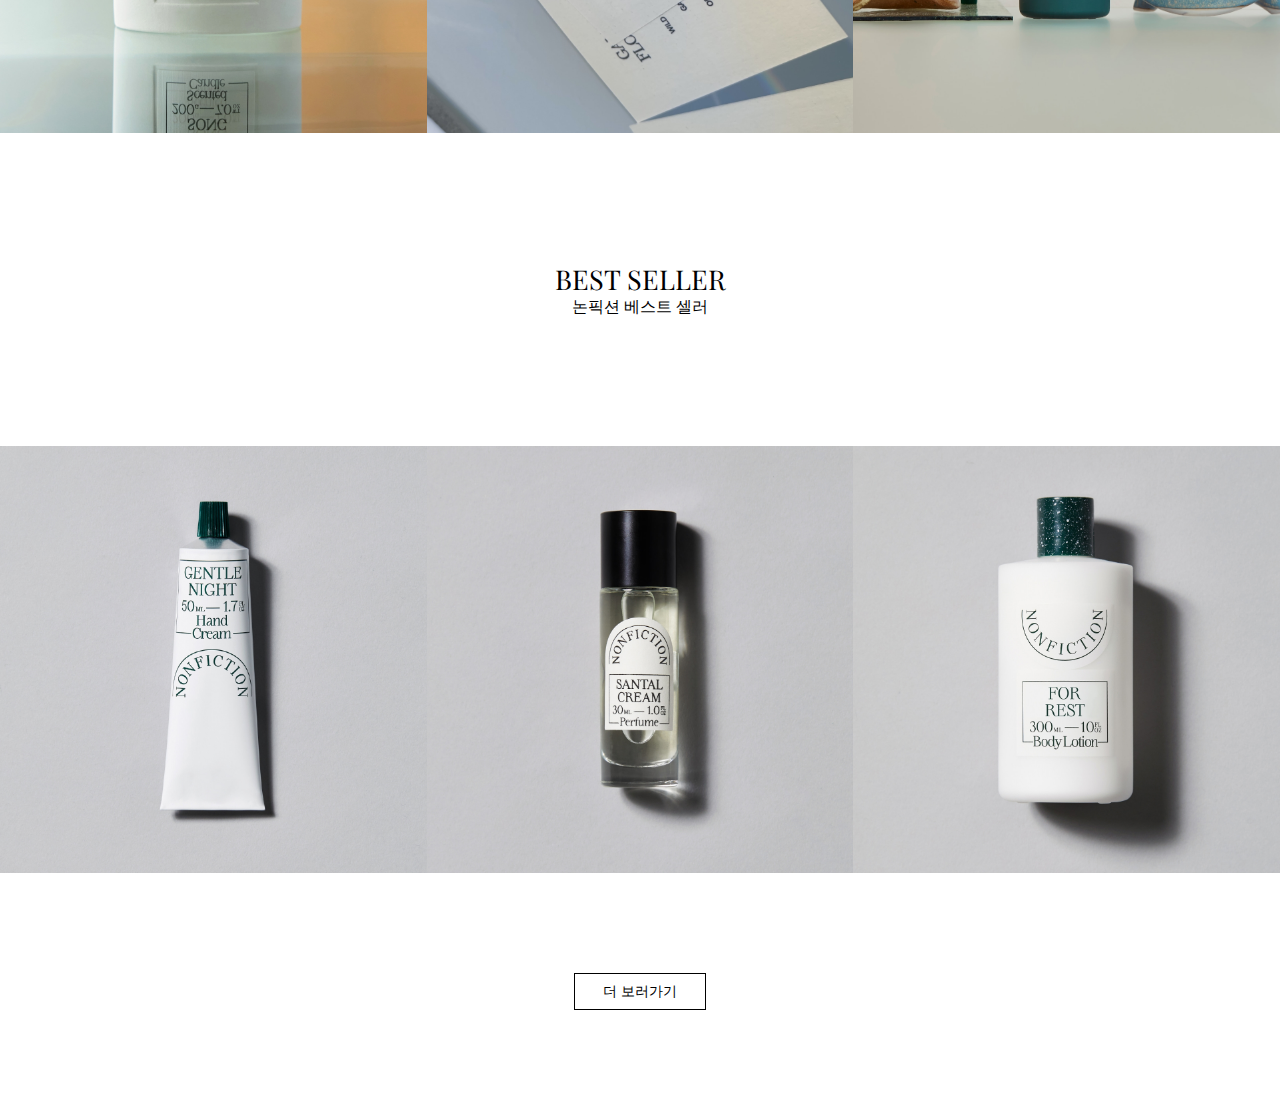
==== commit a77773ea: "feat: contact.html 연결" ====
--- a/index.html
+++ b/index.html
@@ -31,7 +31,7 @@
           <!-- 로고 -->
           <div id="logo">
             <a
-              href="https://nonfiction.com/index.html"
+              href="./index.html"
               target="_blank"
               style="display: block"
             >
@@ -44,6 +44,7 @@
             </a>
           </div>
           <!-- 왼쪽메뉴 -->
+<<<<<<< HEAD
           <section class="category">
             <div class="menu shop">
               <p><a href="#" class="item">SHOP</a></p>
@@ -90,6 +91,29 @@
               <input id="textInput" type="text" placeholder="SEARCH"/>
             </div>
           </section>
+=======
+          <div class="list">
+            <ul id="left">
+              <li id="shop">
+                SHOP
+                <ul id="shoplist">
+                  <li>BEST SELLER</li>
+                  <li>PERFUME</li>
+                  <li>HOME FRAGRANCE</li>
+                  <li>BODY CARE</li>
+                  <li>HAND CARE</li>
+                  <li>GIFT SET</li>
+                  <li>HOME OBJECTS</li>
+                  <li>ACC</li>
+              </ul>
+              </li>
+              <li>ABOUT</li>
+              <li>STORES</li>
+              <li><a href="./contact-us.html">CONTACT</a></li>
+              <br />
+              <input placeholder="search" style="display: none;"/> SEARCH
+            </ul>
+>>>>>>> 65bc7612661935e998ca5f30497468886ce447fc
             <!-- 오른쪽 -->
             <section class="nav">
               <div class="nav_wrapper">
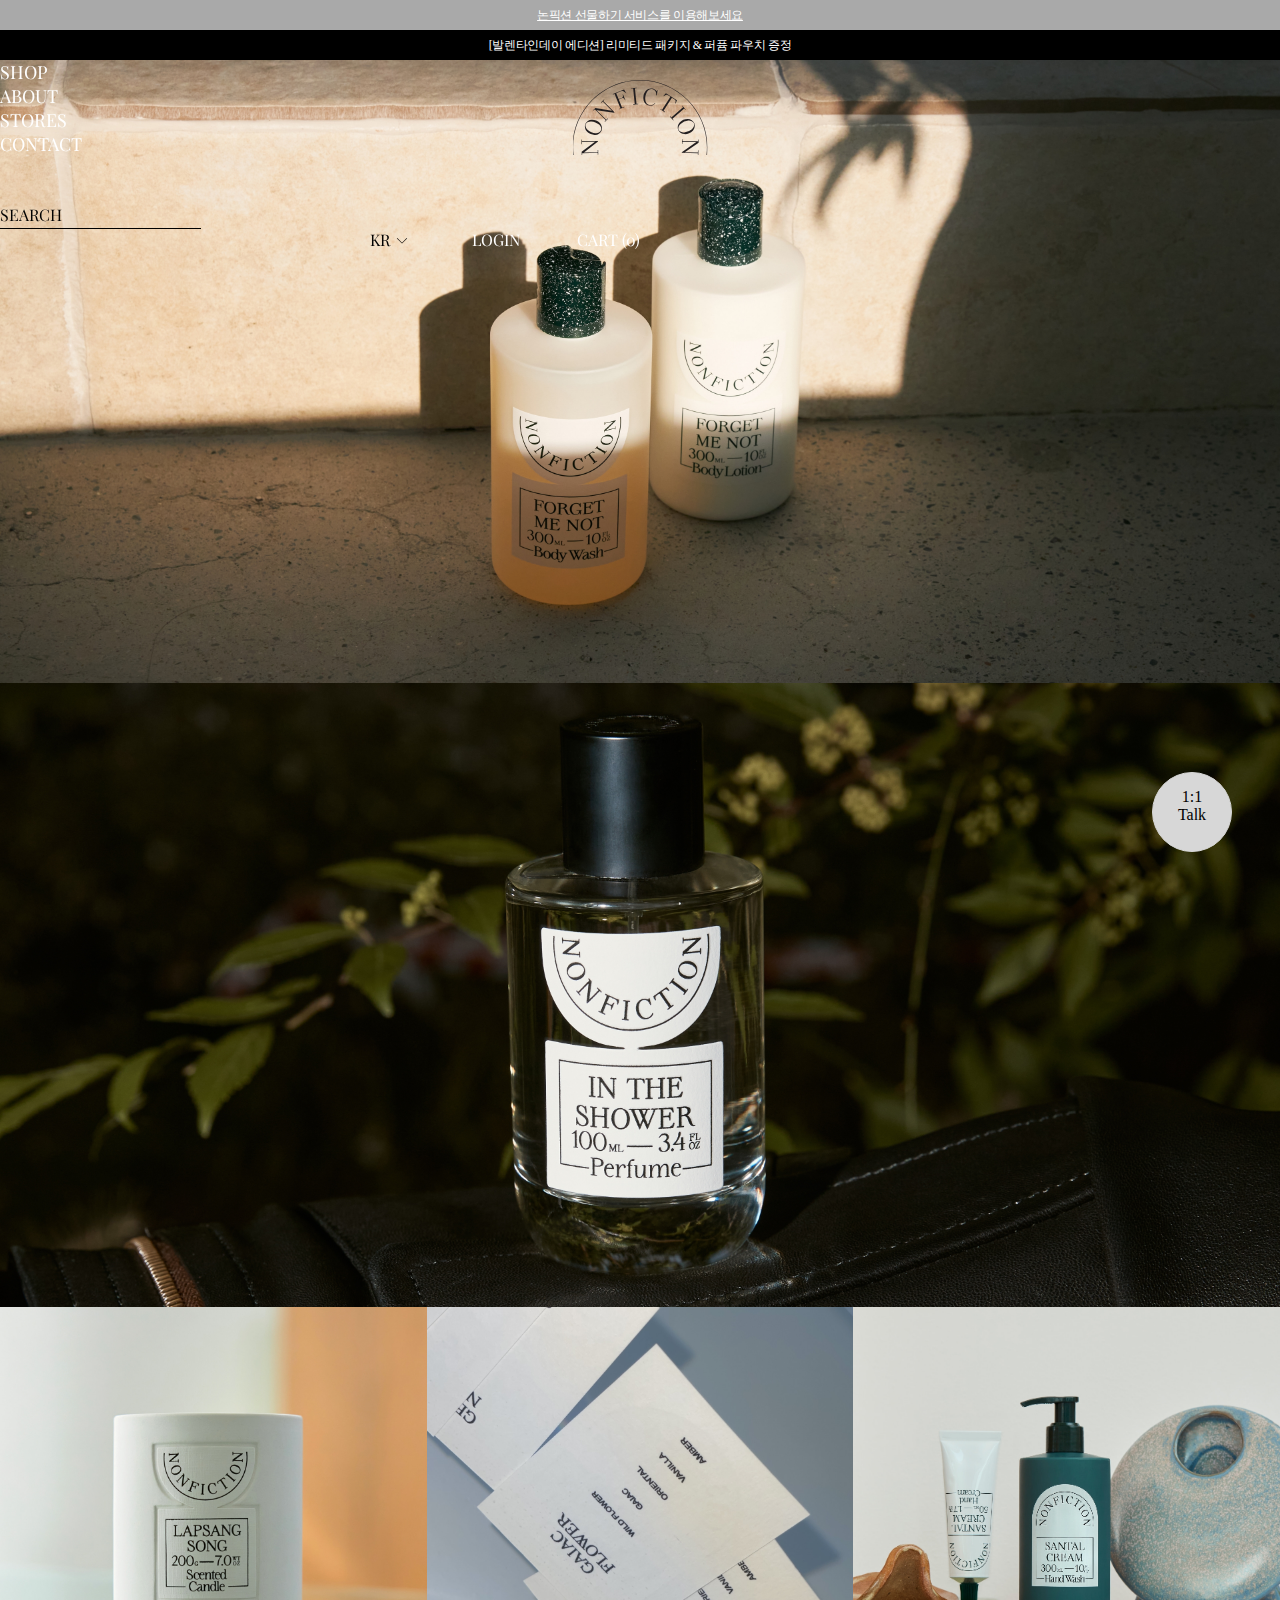
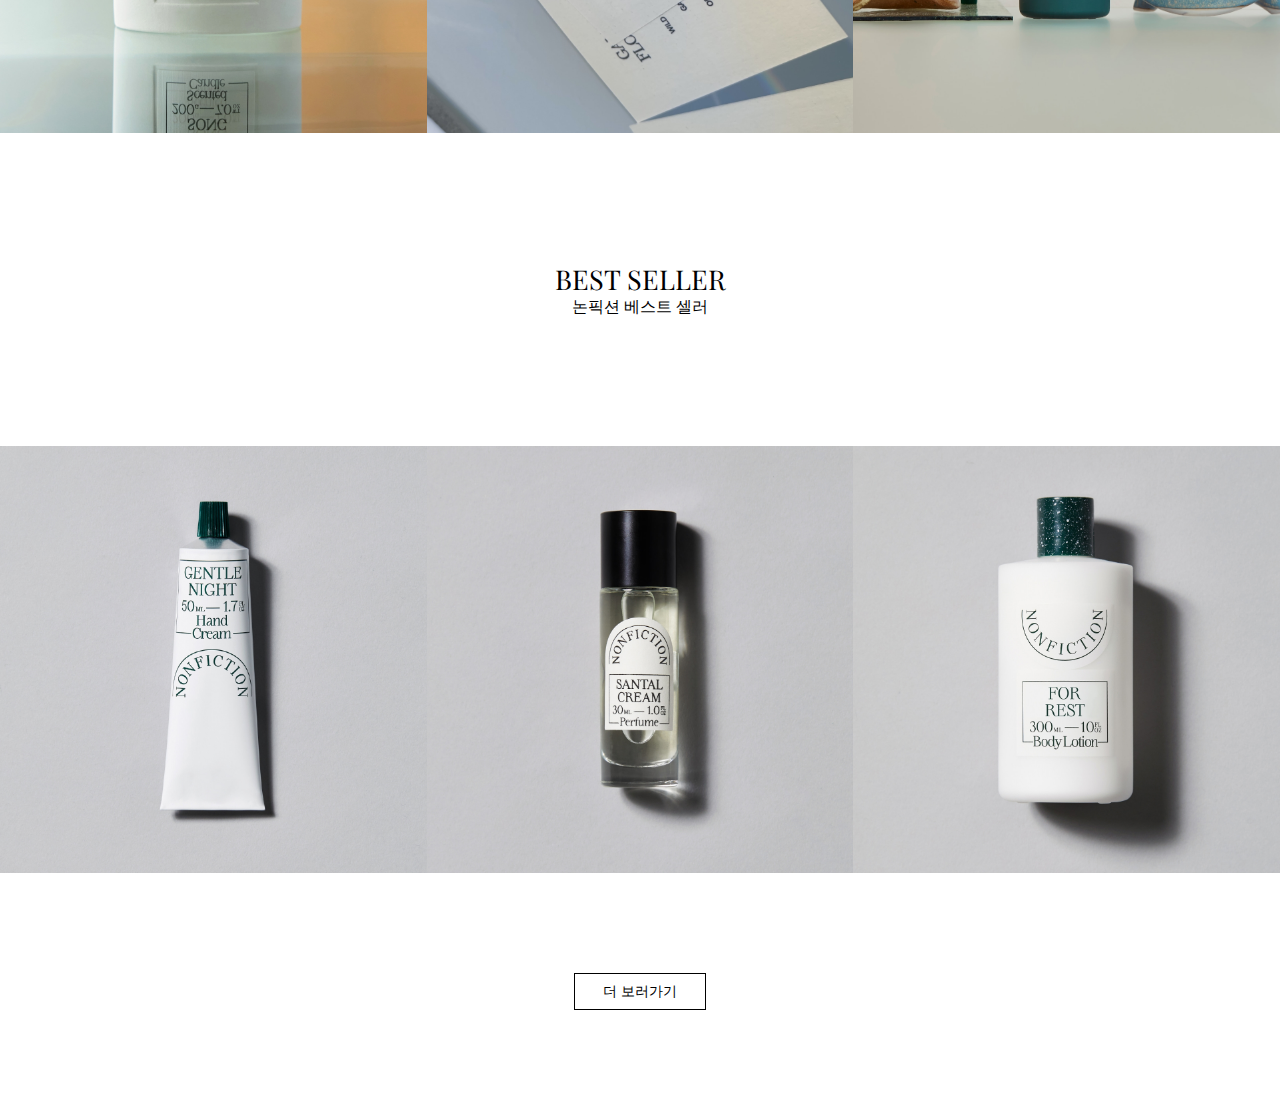
==== commit ef416325: "style: 홈화면 코드 정리" ====
--- a/index.html
+++ b/index.html
@@ -44,7 +44,6 @@
             </a>
           </div>
           <!-- 왼쪽메뉴 -->
-<<<<<<< HEAD
           <section class="category">
             <div class="menu shop">
               <p><a href="#" class="item">SHOP</a></p>
@@ -81,7 +80,7 @@
               <p><a href="#" class="item">CONTACT</a></p>
               <div class="sub-menu">
                 <ul class="sub-menu-list">
-                  <li><a href="#" class="item">CONTACT US</a></li>
+                  <li><a href="./contact-us.html" class="item">CONTACT US</a></li>
                   <li><a href="#" class="item">CAREERS</a></li>
                 </ul>
               </div>
@@ -91,29 +90,6 @@
               <input id="textInput" type="text" placeholder="SEARCH"/>
             </div>
           </section>
-=======
-          <div class="list">
-            <ul id="left">
-              <li id="shop">
-                SHOP
-                <ul id="shoplist">
-                  <li>BEST SELLER</li>
-                  <li>PERFUME</li>
-                  <li>HOME FRAGRANCE</li>
-                  <li>BODY CARE</li>
-                  <li>HAND CARE</li>
-                  <li>GIFT SET</li>
-                  <li>HOME OBJECTS</li>
-                  <li>ACC</li>
-              </ul>
-              </li>
-              <li>ABOUT</li>
-              <li>STORES</li>
-              <li><a href="./contact-us.html">CONTACT</a></li>
-              <br />
-              <input placeholder="search" style="display: none;"/> SEARCH
-            </ul>
->>>>>>> 65bc7612661935e998ca5f30497468886ce447fc
             <!-- 오른쪽 -->
             <section class="nav">
               <div class="nav_wrapper">
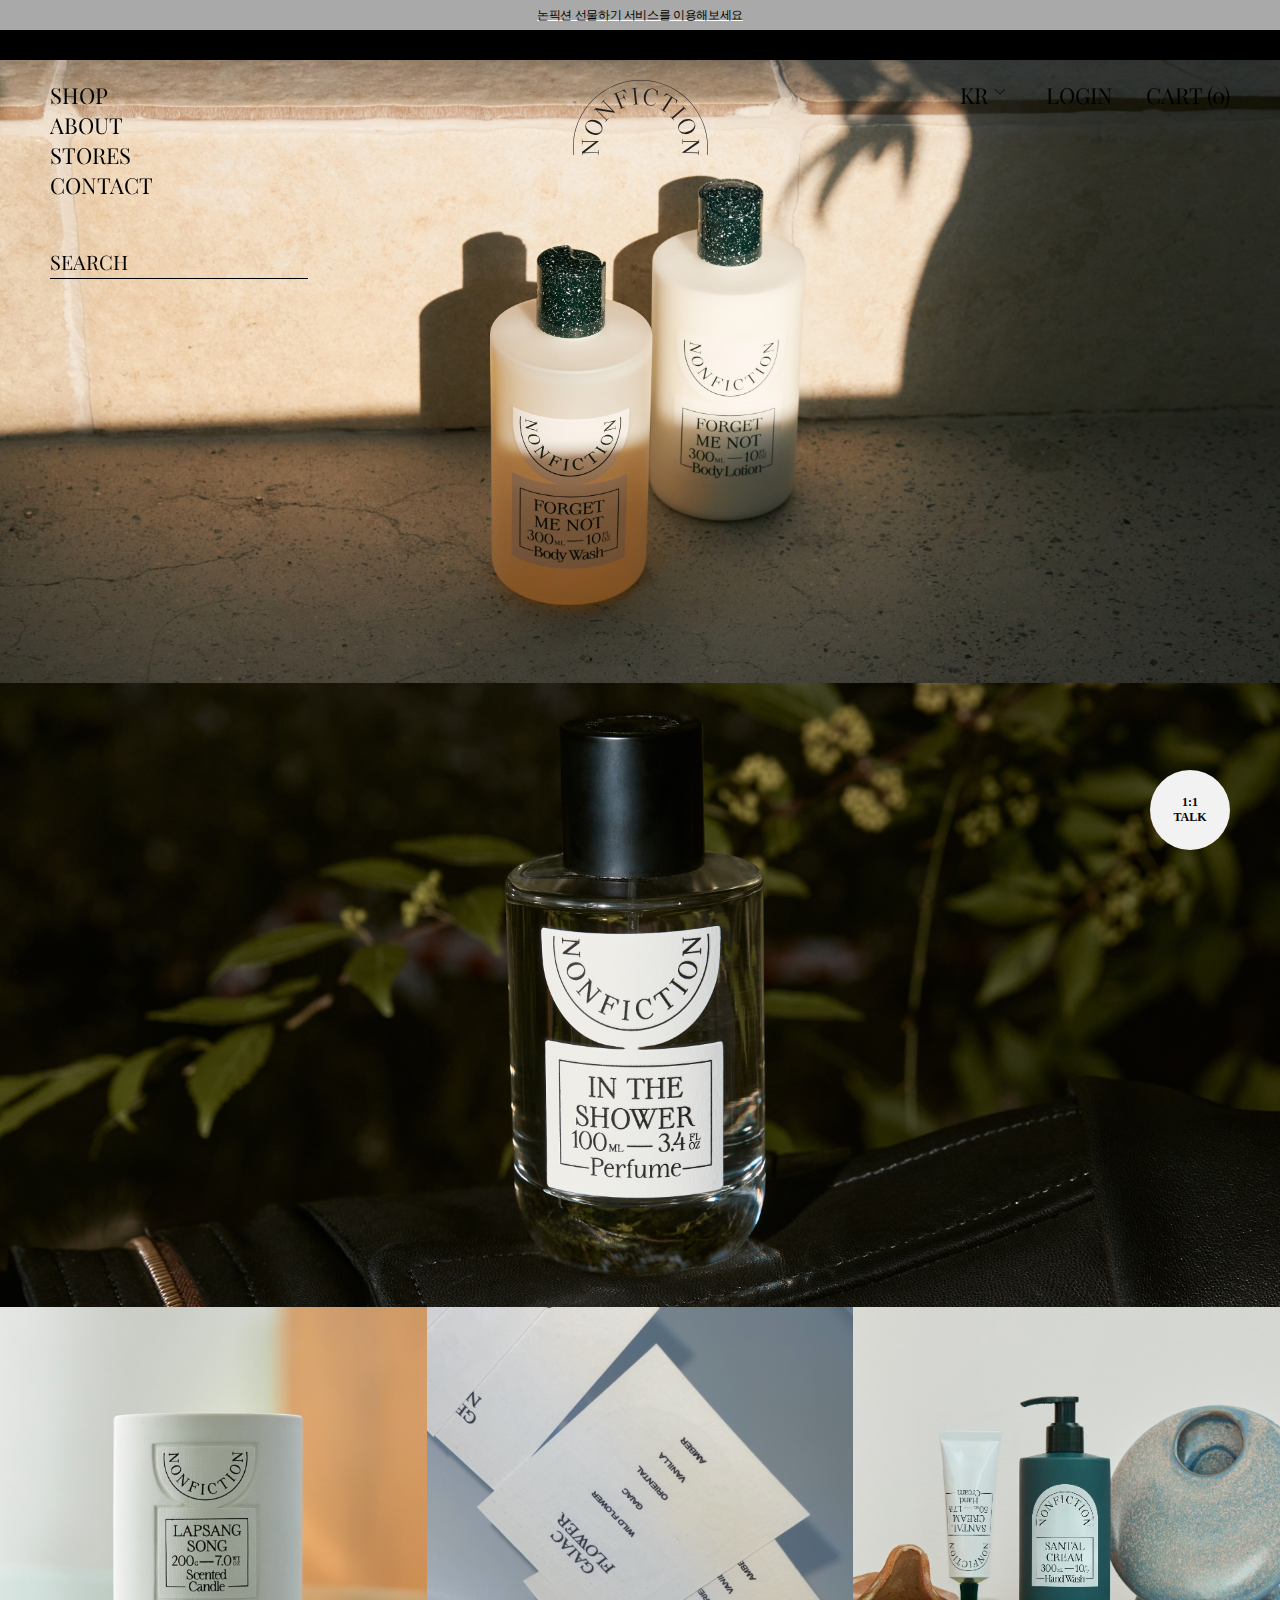
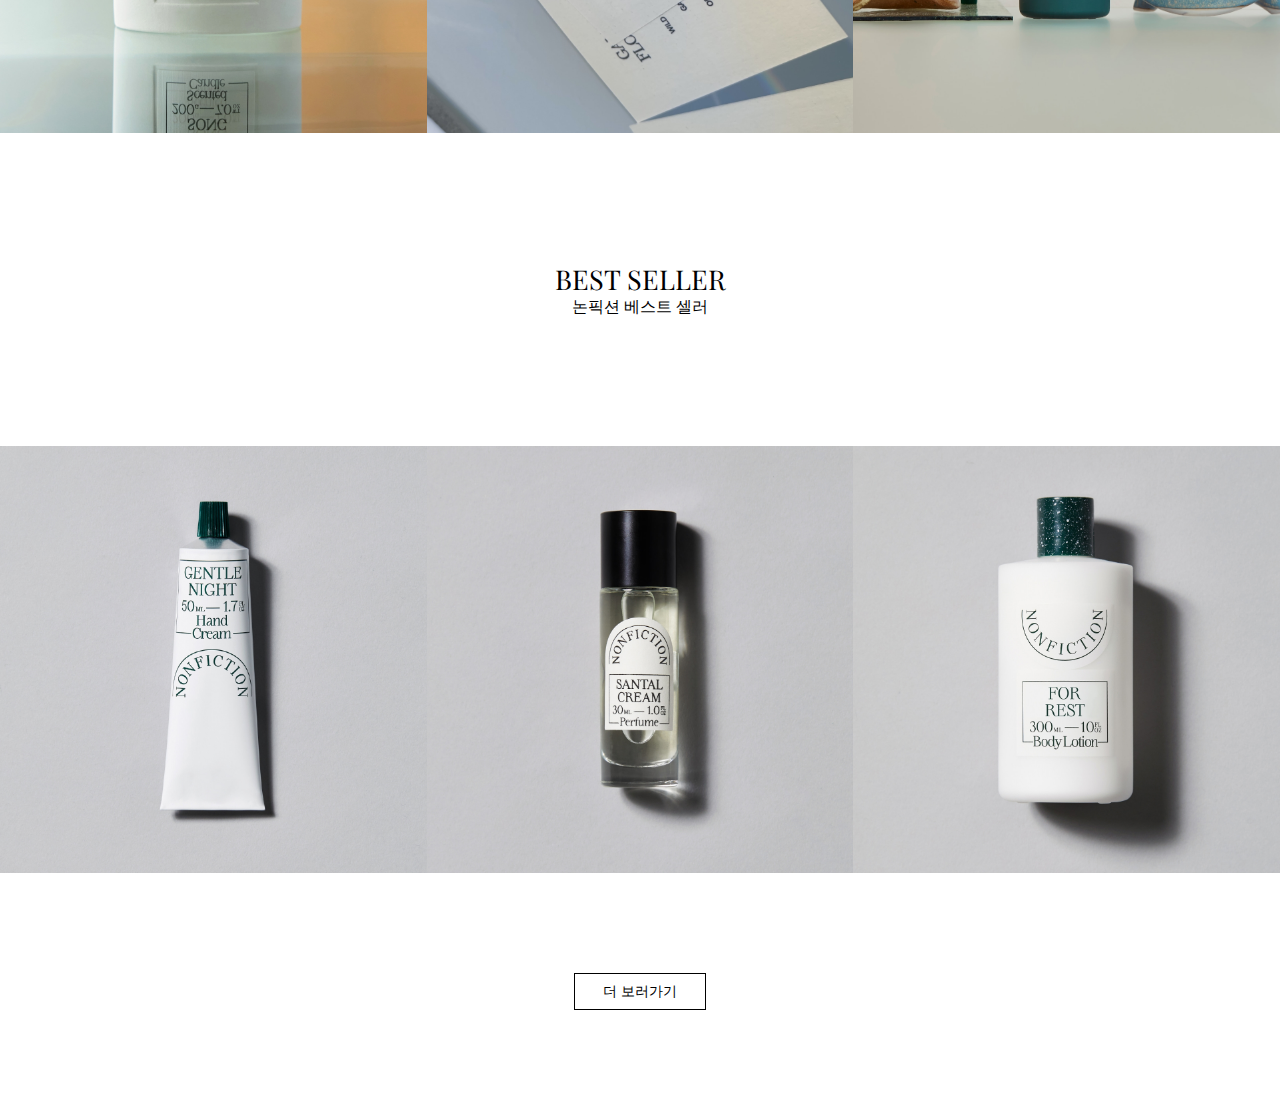
==== commit d13ee5ef: "design: home화면의 이미지 디자인 수정" ====
--- a/index.html
+++ b/index.html
@@ -9,6 +9,23 @@
       rel="stylesheet"
     />
     <link rel="stylesheet" href="https://fonts.googleapis.com/css2?family=Material+Symbols+Outlined:opsz,wght,FILL,GRAD@20..48,100..700,0..1,-50..200" />
+    <link rel="stylesheet" href="./css/style.css" />
+    <link rel="stylesheet" href="./css/mediaquery.css">
+    <link rel="stylesheet" href="./css/marquee.css">
+    <link rel="stylesheet" href="./css/css_header/category.css">
+    <link rel="stylesheet" href="./css/css_header/logo.css">
+    <link rel="stylesheet" href="./css/css_header/nav.css">
+    <link rel="stylesheet" href="./css/css_main/main_login.css">
+    <link rel="stylesheet" href="./css/css_footer/footer.css">
+    <link rel="stylesheet" href="https://fonts.googleapis.com/css2?family=Material+Symbols+Outlined:opsz,wght,FILL,GRAD@48,400,0,0" />
+    <link
+      rel="stylesheet"
+      href="https://fonts.googleapis.com/css2?family=Material+Symbols+Outlined:opsz,wght,FILL,GRAD@20..48,100..700,0..1,-50..200"
+    />
+    <link rel="preconnect" href="https://fonts.googleapis.com">
+    <link rel="preconnect" href="https://fonts.gstatic.com" crossorigin>
+    <link href="https://fonts.googleapis.com/css2?family=Playfair+Display:wght@400;500;600;700&display=swap" rel="stylesheet">
+
     <title>논픽션 홈 제작</title>
     <link href="./css/css_main/home.css" rel="stylesheet" />
   </head>
@@ -27,95 +44,83 @@
         </p>
       </div>
       <header>
-        <div id="sticky">
-          <!-- 로고 -->
-          <div id="logo">
-            <a
-              href="./index.html"
-              target="_blank"
-              style="display: block"
-            >
-              <img
-                src="./half_logo.svg"
-                alt="논픽션 로고"
-                width="135"
-                img
-              />
-            </a>
-          </div>
-          <!-- 왼쪽메뉴 -->
-          <section class="category">
-            <div class="menu shop">
-              <p><a href="#" class="item">SHOP</a></p>
-              <div class="sub-menu">
-                <ul class="sub-menu-list">
-                  <li><a href="#" class="item">SHOP ALL</a></li>
-                  <li><a href="./detail.html" class="item">BEST SELLER</a></li>
-                  <li><a href="#" id="valentine_item" class="item">VALENTINE EDITION</a></li>
-                  <li><a href="#" class="item">PERFUME</a></li>
-                  <li><a href="#" class="item">HOME FRAGRANCE</a></li>
-                  <li><a href="#" class="item">BODY CARE</a></li>
-                  <li><a href="#" class="item">HAND CARE</a></li>
-                  <li><a href="#" class="item">LIP CARE</a></li>
-                  <li><a href="#" class="item">GIFT SET</a></li>
-                  <li><a href="#" class="item">HOME OBJECTS</a></li>
-                  <li><a href="#" class="item">ACC</a></li>
+        <a href="#" id="category_icon"><span class="material-symbols-outlined">
+          menu
+          </span></a>
+        <section class="category">
+          <div class="menu shop">
+            <p><a href="#" class="item">SHOP</a></p>
+            <div class="sub-menu">
+              <ul class="sub-menu-list">
+                <li><a href="#" class="item">SHOP ALL</a></li>
+                <li><a href="./detail.html" class="item">BEST SELLER</a></li>
+                <li><a href="#" id="valentine_item" class="item">VALENTINE EDITION</a></li>
+                <li><a href="#" class="item">PERFUME</a></li>
+                <li><a href="#" class="item">HOME FRAGRANCE</a></li>
+                <li><a href="#" class="item">BODY CARE</a></li>
+                <li><a href="#" class="item">HAND CARE</a></li>
+                <li><a href="#" class="item">LIP CARE</a></li>
+                <li><a href="#" class="item">GIFT SET</a></li>
+                <li><a href="#" class="item">HOME OBJECTS</a></li>
+                <li><a href="#" class="item">ACC</a></li>
+              </ul>
+            </div>
+          </div>
+          <div class="menu about">
+            <p><a href="#" class="item">ABOUT</a></p>
+            <div class="sub-menu">
+              <ul class="sub-menu-list">
+                <li><a href="#" class="item">OUR STORY</a></li>
+                <li><a href="#" class="item">CAMPAIGN</a></li>
+                <li><a href="#" class="item">PRESS</a></li>
+              </ul>
+            </div>
+          </div>
+          <div class="stores">
+            <p><a href="#" class="item">STORES</a></p>
+          </div>
+          <div class="menu contact">
+            <p><a href="#" class="item">CONTACT</a></p>
+            <div class="sub-menu">
+              <ul class="sub-menu-list">
+                <li><a href="#" class="item">CONTACT US</a></li>
+                <li><a href="#" class="item">CAREERS</a></li>
+              </ul>
+            </div>
+          </div>
+          </div>
+          <div class="search">
+            <input id="textInput" type="text" placeholder="SEARCH"/>
+          </div>
+        </section>
+        <section class="logo">
+          <a href="#"> <img src="./img/half_logo.svg" alt="logo" /></a>
+        </section>
+        <div id="nav_icon-box">
+          <a href="#" id="login_icon"><img src="./img/nf-account.svg" alt="login"></a>
+          <a href="#" id="cart_icon"><img src="./img/nf-cart.svg" alt="cart"></a>
+        </div>
+        <section class="nav">
+          <div class="nav_wrapper">
+            <div class="nav_language">
+              <label class="language_toggle" for="toggle">
+                <div class="menu_language">
+                <p>KR</p>
+                <span class="material-symbols-outlined"> expand_more </span>
+              </div>
+            </label>
+            <input id="toggle"type="checkbox">
+              <div class="sub_language">
+                <ul class="sub_language_list">
+                  <li><a href="#" class="item">EN</a></li>
+                  <li><a href="#" class="item">JP</a></li>
                 </ul>
               </div>
             </div>
-            <div class="menu about">
-              <p><a href="#" class="item">ABOUT</a></p>
-              <div class="sub-menu">
-                <ul class="sub-menu-list">
-                  <li><a href="#" class="item">OUR STORY</a></li>
-                  <li><a href="#" class="item">CAMPAIGN</a></li>
-                  <li><a href="#" class="item">PRESS</a></li>
-                </ul>
-              </div>
-            </div>
-            <div class="stores">
-              <p><a href="#" class="item">STORES</a></p>
-            </div>
-            <div class="menu contact">
-              <p><a href="#" class="item">CONTACT</a></p>
-              <div class="sub-menu">
-                <ul class="sub-menu-list">
-                  <li><a href="./contact-us.html" class="item">CONTACT US</a></li>
-                  <li><a href="#" class="item">CAREERS</a></li>
-                </ul>
-              </div>
-            </div>
-            </div>
-            <div class="search">
-              <input id="textInput" type="text" placeholder="SEARCH"/>
-            </div>
-          </section>
-            <!-- 오른쪽 -->
-            <section class="nav">
-              <div class="nav_wrapper">
-                <div class="nav_language">
-                  <label class="language_toggle" for="toggle">
-                    <div class="menu_language">
-                    <p>KR</p>
-                    <span class="material-symbols-outlined"> expand_more </span>
-                  </div>
-                </label>
-                <input id="toggle"type="checkbox">
-                  <div class="sub_language">
-                    <ul class="sub_language_list">
-                      <li><a href="#" class="item">EN</a></li>
-                      <li><a href="#" class="item">JP</a></li>
-                    </ul>
-                  </div>
-                </div>
-                <p><a href="./login.html">LOGIN</a></p>
-                <p><a href="#">CART (0)</a></p>
-              </div>
-            </section>
-          </div>
-          
-        </div>
-
+            <p><a href="#">LOGIN</a></p>
+            <p><a href="#">CART (0)</a></p>
+          </div>
+        </section>
       </header>
       <!-- 메인 -->
       <main>
@@ -181,49 +186,79 @@
         </p>
       
       <!-- 이용약관 -->
-      <div class="bottom-menu">
-        <div class="sevice">
-          <h3>CUSTOMER SERVICE</h3><br/>
-          1666-7891<br/>
-          13:30 ~ 17:30<br/>
-          토, 일요일 및 공휴일 휴무<br/>
-          <br/>
-          이용약관 │ 개인정보처리방침 │ 사업자 정보 확인
-        </div>
-        <div class="membership">
-          <h4>MEMBERSHIP BENEFIT</h4><br/>
-          공식 온라인 스토어 혜택<br/>
-          무료 시향지 신청
-        </div>
-        <div class="INFO">
-          <h4>INFO</h4><br/>
-          공지사항<br/>
-          채용<br/>
-          자주묻는 질문<br/>
-          배송 & 교환/반품<br/>
-          </div>
-        <div class="CONTACT">
-          <h4>CONTACT US</h4><br/>
-          주문조회<br/>
-          문의하기<br/>
-          기업구매 문의<br/>
-          고객 센터<br/>
-          매장안내
-        </div>
-        <div class="SOCIAL">
-          <h4>SOCIAL</h4><br/>
-          Instagram<br/>
-          Pinterest<br/>
-          KaKao
-        </div>
-      </div>
+      <footer>
+        <div class="footer">
+          <div id="flexstart">
+            <div class="footer-items">
+              <h3>CUSTOMER SERVICE</h3>
+              <ul>
+                <p id="time">
+                <p id="number"><span class="material-symbols-outlined">
+                  call
+                  </span>1666-7891</p>
+                <p class="schedule"><span class="material-symbols-outlined">
+                  schedule
+                  </span>13:30 ~ 17:30</p>
+                <p class="schedule"><span class="material-symbols-outlined">
+                  done
+                  </span>토, 일요일 및 공휴일 휴무</p>
+              </p>
+            </ul>
+              <div class="footer-item">
+                <a href="#">이용약관</a> | <a href="#">개인정보처리방침</a> |
+                <a href="#">사업자 정보 확인</a>
+              </div>
+            </div>
+              
+          </div>
+          <div class="flexend">
+            <div class="footer-items">
+              <h3>
+                MEMBERSHIP BENEFIT
+              </h3>
+              <ul>
+                <li>
+                  <a href="#">공식 온라인 스토어 혜택</a>
+                </li>
+                <li><a href="#">무료 시향지 신청</a></li>
+              </ul>
+            </div>
+            <div class="footer-items">
+              <h3>INFO</h3>
+              <ul>
+                <li><a href="#">공지사항</a></li>
+                <li><a href="#">채용</a></li>
+                <li><a href="#">자주묻는 질문</a></li>
+                <li>
+                  <a href="#">배송 & 교환 / 반품</a>
+                </li>
+              </ul>
+            </div>
+            <div class="footer-items">
+              <h3>CONTACT US</h3>
+              <ul>
+                <li><a href="#">주문조회</a></li>
+                <li><a href="#">문의하기</a></li>
+                <li><a href="#">기업구매 문의</a></li>
+                <li><a href="#">고객 센터</a></li>
+                <li><a href="#">매장안내</a></li>
+              </ul>
+            </div>
+            <div class="footer-items">
+              <h3>SOCIAL</h3>
+              <ul>
+                <li><a href="#">Instagram</a></li>
+                <li><a href="#">Pinterest</a></li>
+                <li><a href="#">Kakao</a></li>
+              </ul>
+            </div>
+          </div>
+      </footer>
 
     </footer>
-    <div class="talkbutton">
-      <div class="talktext">
-        1:1<br/>
-        Talk
-      </div>
+    <aside class="sticker">
+      <div class="sticker_box"><a href="#">1:1<br>TALK</a></div>
+    </aside>
     </div>
   </body>
-</html>
+</html>--- a/css/style.css
+++ b/css/style.css
@@ -0,0 +1,68 @@
+* {
+  margin: 0;
+  padding: 0;
+  box-sizing: border-box;
+}
+
+:root {
+  --font-family_playfair: "Playfair Display", serif;
+}
+
+body > p > a {
+  text-decoration: none;
+  color: white;
+}
+
+li {
+  list-style: none;
+  margin-left: 20px;
+}
+li > a {
+  text-decoration: none;
+  color: black;
+}
+header li > a:hover {
+  text-decoration: underline;
+}
+
+p > a {
+  text-decoration: none;
+  color: black;
+}
+
+p > a:hover {
+  text-decoration: underline;
+}
+
+/* hr */
+
+hr {
+  margin: 0px 50px;
+}
+
+/* aside */
+.sticker {
+  position: fixed;
+  width: 80px;
+  height: 80px;
+  border-radius: 50%;
+  background-color: #f2f2f2;
+  right: 50px;
+  bottom: 50px;
+  vertical-align: middle;
+  z-index: 100;
+}
+.sticker_box {
+  text-align: center;
+  width: 80px;
+  height: 80px;
+  display: flex;
+  align-items: center;
+  justify-content: center;
+  font-size: 12px;
+  font-weight: 600;
+}
+.sticker_box > a {
+  text-decoration: none;
+  color: black;
+}
--- a/css/mediaquery.css
+++ b/css/mediaquery.css
@@ -0,0 +1,120 @@
+@media screen and (max-width: 780px) {
+  * {
+    margin: 0;
+    padding: 0;
+    box-sizing: border-box;
+  }
+
+  main {
+    margin-top: 0px !important;
+  }
+
+  .category,
+  section.nav {
+    display: none;
+  }
+
+  header {
+    display: flex;
+  }
+
+  a {
+    color: black;
+  }
+
+  a#category_icon {
+    width: 50%;
+    position: relative;
+    display: flex;
+    justify-content: flex-start;
+    left: 20px;
+    top: 20px;
+    text-decoration: none;
+  }
+
+  #nav_icon-box {
+    width: 50%;
+    display: flex;
+    position: relative;
+    justify-content: flex-end;
+    right: 20px;
+    top: 20px;
+  }
+
+  .logo {
+    display: flex;
+    justify-content: center;
+    padding-top: 20px;
+    z-index: -9999;
+  }
+
+  .logo img {
+    height: 60px;
+    object-fit: contain;
+  }
+
+  a#login_icon,
+  a#cart_icon {
+    display: block;
+  }
+  a#login_icon {
+    margin-right: 20px;
+  }
+
+  a#login_icon {
+    width: 25px;
+  }
+  a#cart_icon {
+    width: 25px;
+  }
+  /* footer */
+  .footer {
+    display: flex;
+    flex-direction: column;
+  }
+
+  .footer > .flexend {
+    display: flex;
+    flex-direction: column;
+    height: 100%;
+  }
+
+  .footer-items {
+    margin: 30px 0px !important;
+    min-width: 300px !important;
+  }
+
+  /* detail */
+  .product_wrapper {
+    display: flex;
+    flex-direction: column;
+    align-items: center;
+  }
+
+  .product_purchase_wrapper {
+    margin-top: 90px;
+  }
+
+  .service_explain {
+    display: none;
+  }
+
+  .service_explain_media {
+    display: block;
+    margin-top: 90px;
+    text-align: center;
+    font-size: 13px;
+    font-weight: 600;
+  }
+
+  .review_wrapper {
+    width: 100%;
+  }
+  .thumbnail {
+    width: 100%;
+  }
+
+  .product-board-list > table {
+    width: 100%;
+  }
+}
--- a/css/marquee.css
+++ b/css/marquee.css
@@ -0,0 +1,33 @@
+/* marquee */
+
+p.marquee1 {
+  display: block;
+  background-color: #a9a9a9;
+  color: white;
+  text-align: center;
+  font-size: 11px;
+  padding: 6px;
+  border: none;
+  /* animation: slide-down 2s; */
+}
+p.marquee2 {
+  display: block;
+  background-color: black;
+  color: white;
+  text-align: center;
+  font-size: 11px;
+  padding: 6px;
+  border: none;
+}
+
+/* 
+@keyframes slide-down {
+  0% {
+    opacity: 0;
+    transform: translateY(-100%);
+  }
+  100% {
+    opacity: 0.9;
+    transform: translateY(0);
+  }
+} */
--- a/css/css_header/category.css
+++ b/css/css_header/category.css
@@ -0,0 +1,57 @@
+/* category */
+.material-symbols-outlined {
+  font-variation-settings: "FILL" 0, "wght" 400, "GRAD" 0, "opsz" 48;
+}
+
+.category {
+  font-family: "Playfair Display", serif;
+  width: 50%;
+  position: relative;
+  left: 50px;
+  top: 20px;
+}
+
+#category_icon {
+  display: none;
+}
+
+/* category menu */
+
+.sub-menu {
+  height: 0;
+  overflow: hidden;
+  transition-duration: 0.8s;
+}
+.shop:hover .sub-menu {
+  box-sizing: border-box;
+  height: 350px;
+}
+.about:hover .sub-menu {
+  box-sizing: border-box;
+  height: 110px;
+}
+.contact:hover .sub-menu {
+  box-sizing: border-box;
+  height: 70px;
+}
+#valentine_item {
+  color: #e07d9f;
+}
+.item {
+  font-size: 22px;
+}
+.search {
+  margin-top: 45px;
+  position: relative;
+}
+#textInput {
+  font-family: "Playfair Display", serif;
+  border: none;
+  border-bottom: 1px solid;
+  background-color: rgba(0, 0, 0, 0);
+  padding: 3px 0px;
+  font-size: 20px;
+}
+#textInput::placeholder {
+  color: black;
+}
--- a/css/css_header/logo.css
+++ b/css/css_header/logo.css
@@ -0,0 +1,13 @@
+/* header logo */
+.logo {
+  width: 100%;
+  height: 100%;
+  display: flex;
+  justify-content: center;
+  padding-top: 20px;
+  z-index: -9999;
+}
+
+.logo img {
+  width: 135px;
+}
--- a/css/css_header/nav.css
+++ b/css/css_header/nav.css
@@ -0,0 +1,49 @@
+/* header nav */
+.nav {
+  width: 50%;
+  display: flex;
+  position: relative;
+  justify-content: flex-end;
+  right: 50px;
+  top: 20px;
+  font-family: "Playfair Display", serif;
+  font-size: 22px;
+}
+
+#login_icon,
+#cart-icon {
+  display: none;
+}
+
+.nav_wrapper {
+  width: 270px;
+  display: flex;
+  justify-content: space-between;
+}
+
+.nav_language {
+  display: flex;
+  flex-direction: column;
+}
+.menu_language {
+  display: flex;
+}
+.menu_language > p:hover {
+  text-decoration: underline;
+}
+input#toggle {
+  display: none;
+}
+.sub_language {
+  display: none;
+}
+input#toggle:checked + .sub_language {
+  display: block;
+}
+
+.sub_language_list > li {
+  margin: 0;
+}
+.material-symbols-outlined {
+  font-variation-settings: "FILL" 0, "wght" 100, "GRAD" 0, "opsz" 48;
+}
--- a/css/css_main/main_login.css
+++ b/css/css_main/main_login.css
@@ -0,0 +1,83 @@
+/* main */
+main {
+  margin: 100px 0px 40px 0px;
+  display: flex;
+  justify-content: center;
+}
+.login_wrapper {
+  display: flex;
+  flex-direction: column;
+  width: 400px;
+}
+.login_header {
+  display: flex;
+  justify-content: center;
+  padding: 20px 0px;
+}
+
+.form-submit {
+  display: flex;
+  flex-direction: column;
+  justify-content: space-between;
+}
+
+.loginsubmit {
+  height: 40px;
+  margin: 10px 0px;
+  border: 1px solid;
+}
+
+button.loginsubmit {
+  background-color: white;
+}
+
+.forgotton {
+  display: flex;
+}
+
+.forgotton > li {
+  margin: 0;
+  padding-right: 6px;
+  text-decoration: none;
+}
+
+.forgotton > li > a {
+  text-decoration: none;
+}
+
+.login_btn_join {
+  display: flex;
+  flex-direction: column;
+  justify-content: space-between;
+  margin-top: 40px;
+}
+.signsubmit {
+  height: 40px;
+  margin: 10px 0px;
+  border: 1px solid;
+  background-color: white;
+}
+.login_btn_join > .signsubmit {
+  background-color: black;
+  color: white;
+}
+.login_btn_kakao {
+  display: flex;
+  flex-direction: column;
+  justify-content: space-between;
+}
+.login_btn_kakao > .signsubmit {
+  display: flex;
+  justify-content: center;
+  align-items: center;
+}
+.login_btn_kakao span {
+  padding-right: 7px;
+  padding-top: 3px;
+}
+.login_btn_kakao img {
+  width: 17px;
+}
+.coupon_explain {
+  font-size: 12px;
+}
--- a/css/css_footer/footer.css
+++ b/css/css_footer/footer.css
@@ -0,0 +1,84 @@
+/* footer */
+
+footer {
+  height: 110px;
+  padding-top: 50px;
+  margin: 0px 50px 200px 50px;
+}
+.footer {
+  display: flex;
+  justify-content: space-between;
+  width: 100%;
+  margin: 0 auto;
+}
+footer ul > li {
+  list-style-type: none;
+  margin: 0;
+}
+h3 {
+  font-family: "Playfair Display", serif;
+  font-weight: 500;
+}
+#time {
+  font-size: 14px;
+  color: rgb(94, 94, 94, 0.5);
+  font-weight: bold;
+}
+#number {
+  font-size: 27px;
+  font-weight: 400;
+  color: rgb(44, 44, 44);
+  font-family: "Playfair Display", serif;
+}
+#number span,
+.schedule span {
+  font-size: 12px;
+  padding-right: 9px;
+  margin-bottom: 6px;
+}
+.schedule {
+  font-family: "Playfair Display", serif;
+  font-size: 12px;
+  color: rgba(0, 0, 0, 0.6);
+}
+.footer-item {
+  margin-top: 15px;
+  font-size: 12px;
+}
+.footer-item > a {
+  text-decoration: none;
+  color: black;
+}
+
+.footer-item > a:hover {
+  text-decoration: underline;
+}
+.flex-start {
+  margin-right: 15px;
+}
+
+.flexend {
+  display: flex;
+  width: 65%;
+  justify-content: space-evenly;
+}
+
+.footer-items {
+  margin: 0px 15px;
+  min-width: 110px;
+}
+
+.footer-items:last-child {
+  margin-right: 85px;
+}
+
+.footer-items > ul {
+  font-size: 15px;
+  margin-top: 13px;
+}
+.footer-items > ul > li {
+  padding-bottom: 5px;
+}
+.footer-items:last-child > ul > li {
+  font-family: "Playfair Display", serif;
+}
--- a/css/css_main/home.css
+++ b/css/css_main/home.css
@@ -3,6 +3,14 @@
   padding: 0;
   box-sizing: border-box;
   list-style: none;
+}
+
+header {
+  display: flex;
+  height: 110px;
+  position: sticky;
+  top: 0px;
+  z-index: 10000;
 }
 
 a {
@@ -34,62 +42,13 @@
   color: rgb(255, 255, 255);
 }
 
-header {
-  position: sticky;
-  top: 0;
-  z-index: 100;
-}
-
 .material-symbols-outlined {
   font-variation-settings: "FILL" 0, "wght" 400, "GRAD" 0, "opsz" 48;
 }
 
 /* category */
 .category {
-  position: sticky;
   font-family: "Playfair Display", serif;
-}
-
-/* category menu */
-
-.sub-menu {
-  background-color: transparent;
-  height: 0;
-  overflow: hidden;
-  transition-duration: 0.8s;
-}
-.shop:hover .sub-menu {
-  box-sizing: border-box;
-  height: 270px;
-}
-.about:hover .sub-menu {
-  box-sizing: border-box;
-  height: 90px;
-}
-.contact:hover .sub-menu {
-  box-sizing: border-box;
-  height: 70px;
-}
-#valentine_item {
-  color: #e07d9f;
-}
-.item {
-  font-size: 18px;
-}
-.search {
-  margin-top: 45px;
-  position: relative;
-}
-#textInput {
-  border: none;
-  font-family: "Playfair Display", serif;
-  border-bottom: 1px solid;
-  background-color: rgba(0, 0, 0, 0);
-  padding: 3px 0px;
-  font-size: 16px;
-}
-#textInput::placeholder {
-  color: black;
 }
 
 /* header nav */
@@ -139,30 +98,9 @@
   font-variation-settings: "FILL" 0, "wght" 100, "GRAD" 0, "opsz" 48;
 }
 
-/* 로고 */
-
-.logo > a {
-  /* background: none !important; */
-  /* margin: 0 auto; */
-}
-
-#logo {
-  /* background: none !important; */
-  /* display: inline-block; */
-  top: 20px;
-  position: absolute;
-  left: 50%;
-  transform: translateX(-50%);
-
-  /* box-sizing: border-box; */
-  /* width: 100%; */
-  /* display: flex;
-  margin: 0 auto; */
-}
-
 main {
   position: absolute;
-  top: 60px;
+  top: -40px;
   width: 100%;
 }
 
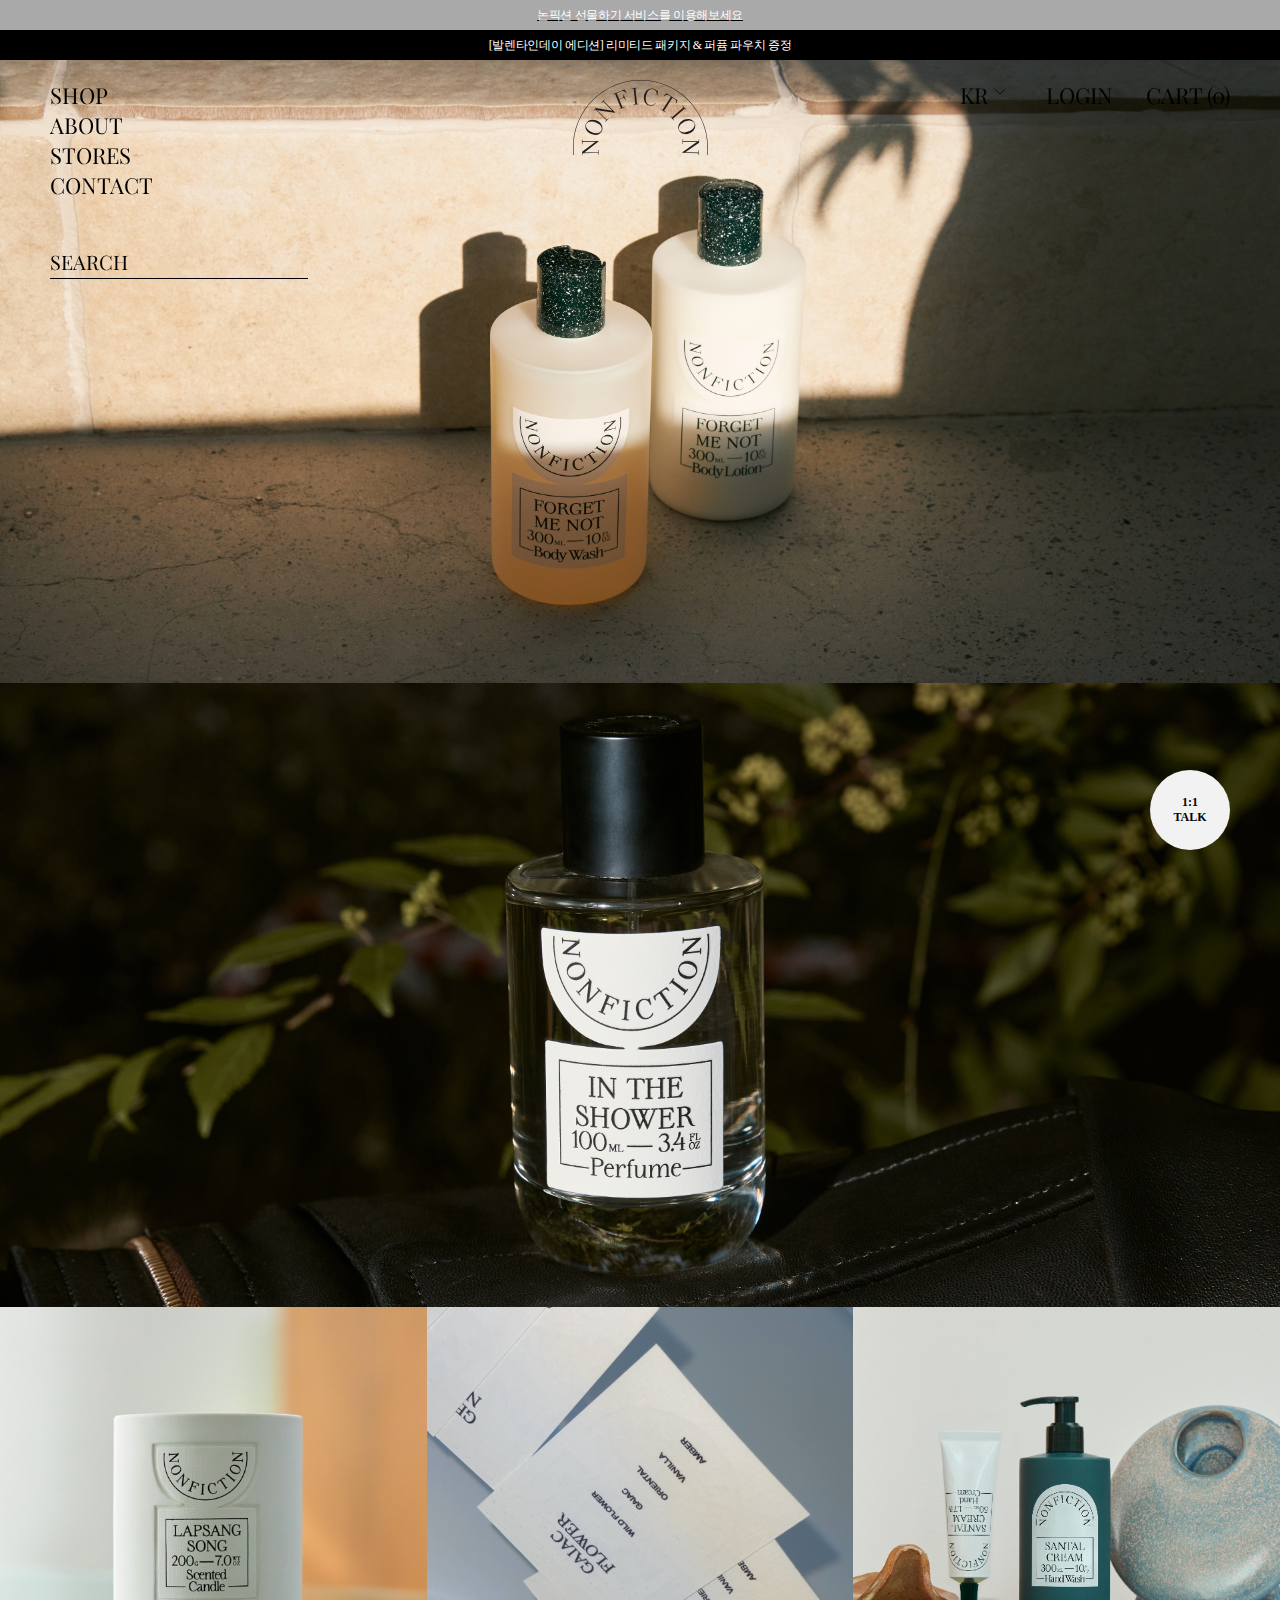
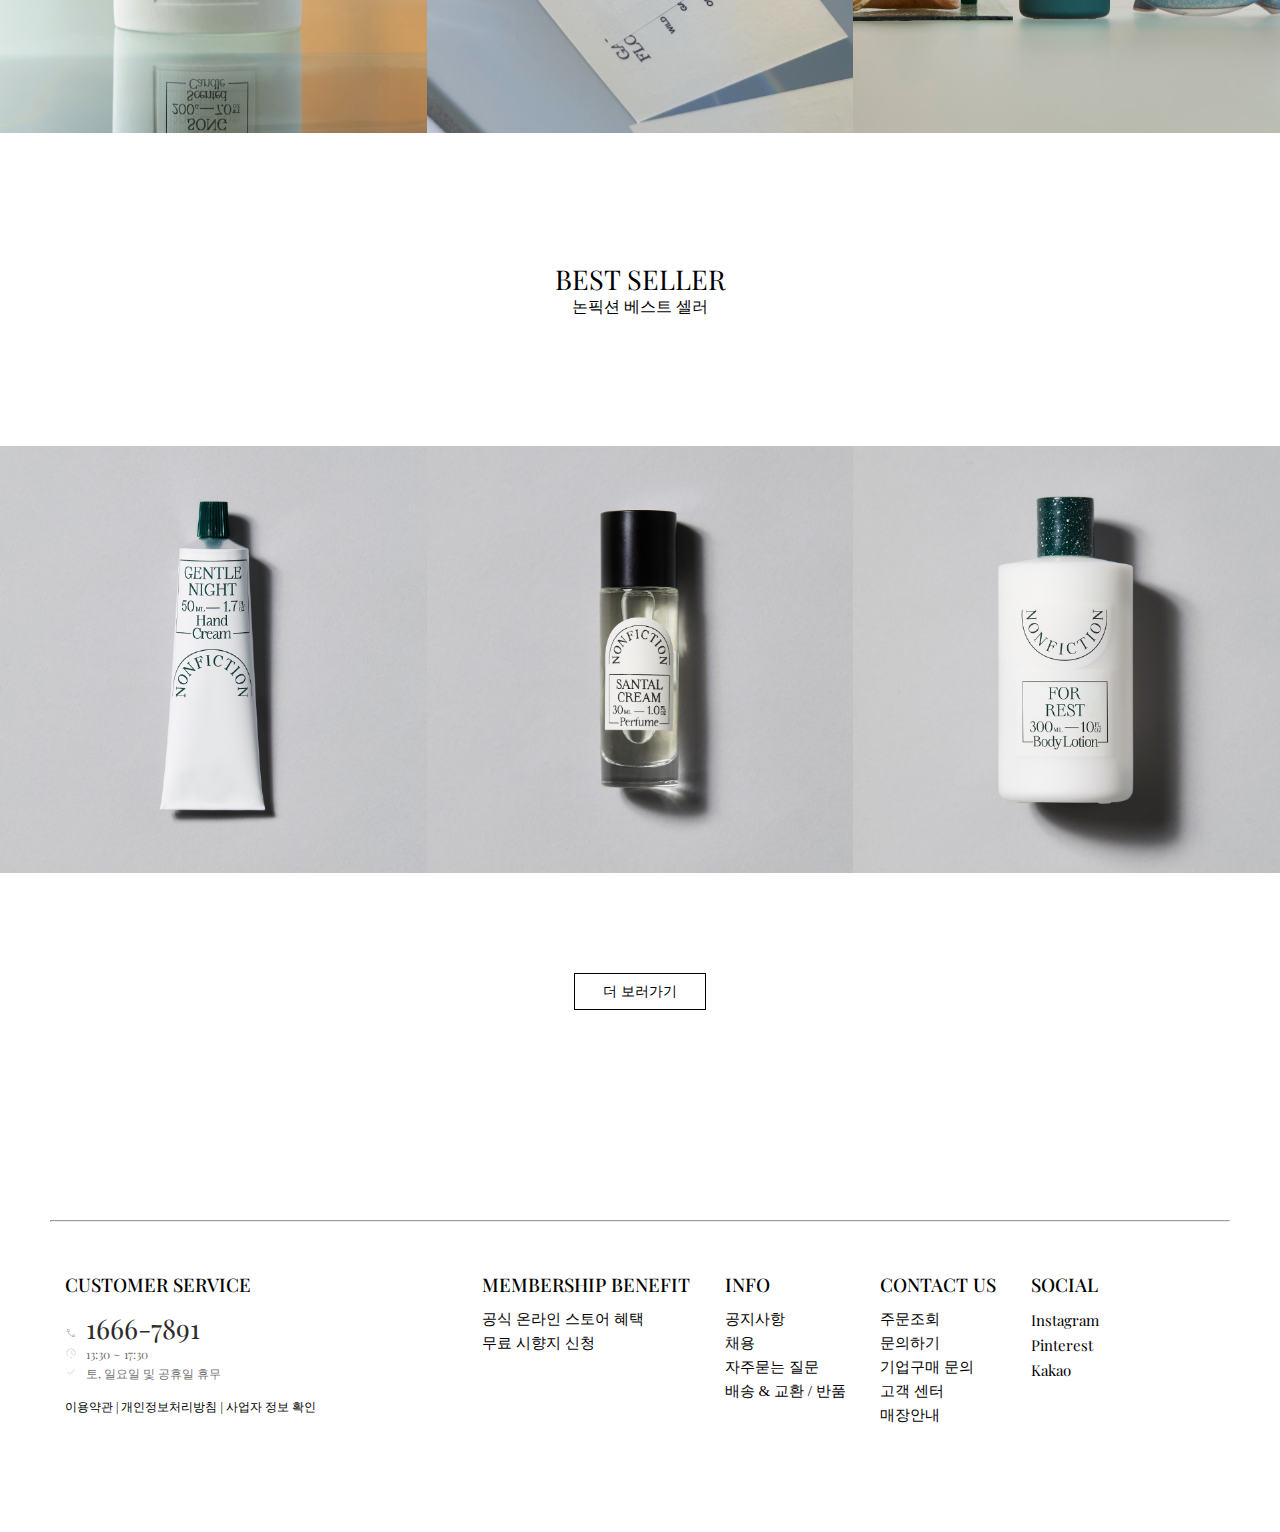
==== commit e4c62fd0: "design: home화면이미지 위치, 폰트 컬러, footer 수정, 기타 링크 연결" ====
--- a/index.html
+++ b/index.html
@@ -16,7 +16,6 @@
     <link rel="stylesheet" href="./css/css_header/logo.css">
     <link rel="stylesheet" href="./css/css_header/nav.css">
     <link rel="stylesheet" href="./css/css_main/main_login.css">
-    <link rel="stylesheet" href="./css/css_footer/footer.css">
     <link rel="stylesheet" href="https://fonts.googleapis.com/css2?family=Material+Symbols+Outlined:opsz,wght,FILL,GRAD@48,400,0,0" />
     <link
       rel="stylesheet"
@@ -52,17 +51,17 @@
             <p><a href="#" class="item">SHOP</a></p>
             <div class="sub-menu">
               <ul class="sub-menu-list">
-                <li><a href="#" class="item">SHOP ALL</a></li>
-                <li><a href="./detail.html" class="item">BEST SELLER</a></li>
-                <li><a href="#" id="valentine_item" class="item">VALENTINE EDITION</a></li>
-                <li><a href="#" class="item">PERFUME</a></li>
-                <li><a href="#" class="item">HOME FRAGRANCE</a></li>
-                <li><a href="#" class="item">BODY CARE</a></li>
-                <li><a href="#" class="item">HAND CARE</a></li>
-                <li><a href="#" class="item">LIP CARE</a></li>
-                <li><a href="#" class="item">GIFT SET</a></li>
-                <li><a href="#" class="item">HOME OBJECTS</a></li>
-                <li><a href="#" class="item">ACC</a></li>
+                <li><a href="./shop-all.html" class="item">SHOP ALL</a></li>
+                <li><a href="./shop-all.html" class="item">BEST SELLER</a></li>
+                <li><a href="./shop-all.html" id="valentine_item" class="item">VALENTINE EDITION</a></li>
+                <li><a href="./shop-all.html" class="item">PERFUME</a></li>
+                <li><a href="./shop-all.html" class="item">HOME FRAGRANCE</a></li>
+                <li><a href="./shop-all.html" class="item">BODY CARE</a></li>
+                <li><a href="./shop-all.html" class="item">HAND CARE</a></li>
+                <li><a href="./shop-all.html" class="item">LIP CARE</a></li>
+                <li><a href="./shop-all.html" class="item">GIFT SET</a></li>
+                <li><a href="./shop-all.html" class="item">HOME OBJECTS</a></li>
+                <li><a href="./shop-all.html" class="item">ACC</a></li>
               </ul>
             </div>
           </div>
@@ -70,9 +69,9 @@
             <p><a href="#" class="item">ABOUT</a></p>
             <div class="sub-menu">
               <ul class="sub-menu-list">
-                <li><a href="#" class="item">OUR STORY</a></li>
-                <li><a href="#" class="item">CAMPAIGN</a></li>
-                <li><a href="#" class="item">PRESS</a></li>
+                <li><a href="./our-story/our-story.html" class="item">OUR STORY</a></li>
+                <li><a href="./our-story/our-story.html" class="item">CAMPAIGN</a></li>
+                <li><a href="./our-story/our-story.html" class="item">PRESS</a></li>
               </ul>
             </div>
           </div>
@@ -83,8 +82,8 @@
             <p><a href="#" class="item">CONTACT</a></p>
             <div class="sub-menu">
               <ul class="sub-menu-list">
-                <li><a href="#" class="item">CONTACT US</a></li>
-                <li><a href="#" class="item">CAREERS</a></li>
+                <li><a href="./contact-us.html" class="item">CONTACT US</a></li>
+                <li><a href="./contact-us.html" class="item">CAREERS</a></li>
               </ul>
             </div>
           </div>
@@ -178,12 +177,8 @@
           </div>
         </div>
       </main>
-      
-    </container>
-    <footer>
-        <p class="line">
-          <hr class="linestyle" style="margin-bottom: 50px;">
-        </p>
+
+      <hr>
       
       <!-- 이용약관 -->
       <footer>
--- a/css/css_header/logo.css
+++ b/css/css_header/logo.css
@@ -5,7 +5,7 @@
   display: flex;
   justify-content: center;
   padding-top: 20px;
-  z-index: -9999;
+  z-index: -30;
 }
 
 .logo img {
--- a/css/css_main/home.css
+++ b/css/css_main/home.css
@@ -10,17 +10,18 @@
   height: 110px;
   position: sticky;
   top: 0px;
-  z-index: 10000;
 }
 
 a {
+  text-decoration: none;
+}
+
+#link > a {
   color: white;
-  text-decoration: none;
 }
 
 body #link {
   text-align: center;
-  color: white;
   background-color: #000000;
   font-size: 12px;
   height: 30px;
@@ -38,16 +39,13 @@
   text-decoration: underline;
 }
 
-[href]:visited {
-  color: rgb(255, 255, 255);
-}
-
 .material-symbols-outlined {
   font-variation-settings: "FILL" 0, "wght" 400, "GRAD" 0, "opsz" 48;
 }
 
 /* category */
 .category {
+  color: #000000;
   font-family: "Playfair Display", serif;
 }
 
@@ -99,9 +97,11 @@
 }
 
 main {
-  position: absolute;
-  top: -40px;
-  width: 100%;
+  position: relative;
+  top: -210px;
+  width: 100%;
+  z-index: -9999;
+  margin-bottom: -100px;
 }
 
 /* 메인 이미지 */
@@ -163,31 +163,87 @@
   display: inline-block;
 }
 
-.linestyle {
+/* footer */
+
+footer {
+  height: 110px;
+  padding-top: 50px;
+  margin: 0px 50px 200px 50px;
+}
+.footer {
+  display: flex;
+  justify-content: space-between;
+  width: 100%;
   margin: 0 auto;
-  line-height: 0.15px;
-  width: 94%;
-}
-
-.talkbutton {
-  width: 80px;
-  height: 80px;
-  background-color: #d7d7d7;
-  border: 1px solid #d7d7d7;
-  border-radius: 50%;
-  right: 48px;
-  bottom: 48px;
-  position: fixed;
-  text-align: center;
-  justify-self: center;
-  align-items: center;
-  vertical-align: middle;
-  padding-top: 15px;
-}
-
-.bottom-menu {
-  max-width: 100%;
-  display: flex;
-  justify-content: space-between;
-  padding: 0 50px 50px 50px;
-}
+}
+footer ul > li {
+  list-style-type: none;
+  margin: 0;
+}
+h3 {
+  font-family: "Playfair Display", serif;
+  font-weight: 500;
+}
+#time {
+  font-size: 14px;
+  color: rgb(94, 94, 94, 0.5);
+  font-weight: bold;
+}
+#number {
+  font-size: 27px;
+  font-weight: 400;
+  color: rgb(44, 44, 44);
+  font-family: "Playfair Display", serif;
+}
+#number span,
+.schedule span {
+  font-size: 12px;
+  padding-right: 9px;
+  margin-bottom: 6px;
+}
+.schedule {
+  font-family: "Playfair Display", serif;
+  font-size: 12px;
+  color: rgba(0, 0, 0, 0.6);
+}
+.footer-item {
+  margin-top: 15px;
+  font-size: 12px;
+}
+.footer-item > a {
+  text-decoration: none;
+  color: black;
+}
+
+.footer-item > a:hover {
+  text-decoration: underline;
+}
+.flex-start {
+  margin-right: 15px;
+}
+
+.flexend {
+  display: flex;
+  width: 65%;
+  justify-content: space-evenly;
+}
+
+.footer-items {
+  margin: 0px 15px;
+  min-width: 110px;
+}
+
+.footer-items:last-child {
+  margin-right: 85px;
+}
+
+.footer-items > ul {
+  font-size: 15px;
+  margin-top: 13px;
+}
+.footer-items > ul > li {
+  padding-bottom: 5px;
+}
+.footer-items:last-child > ul > li {
+  font-family: "Playfair Display", serif;
+}
